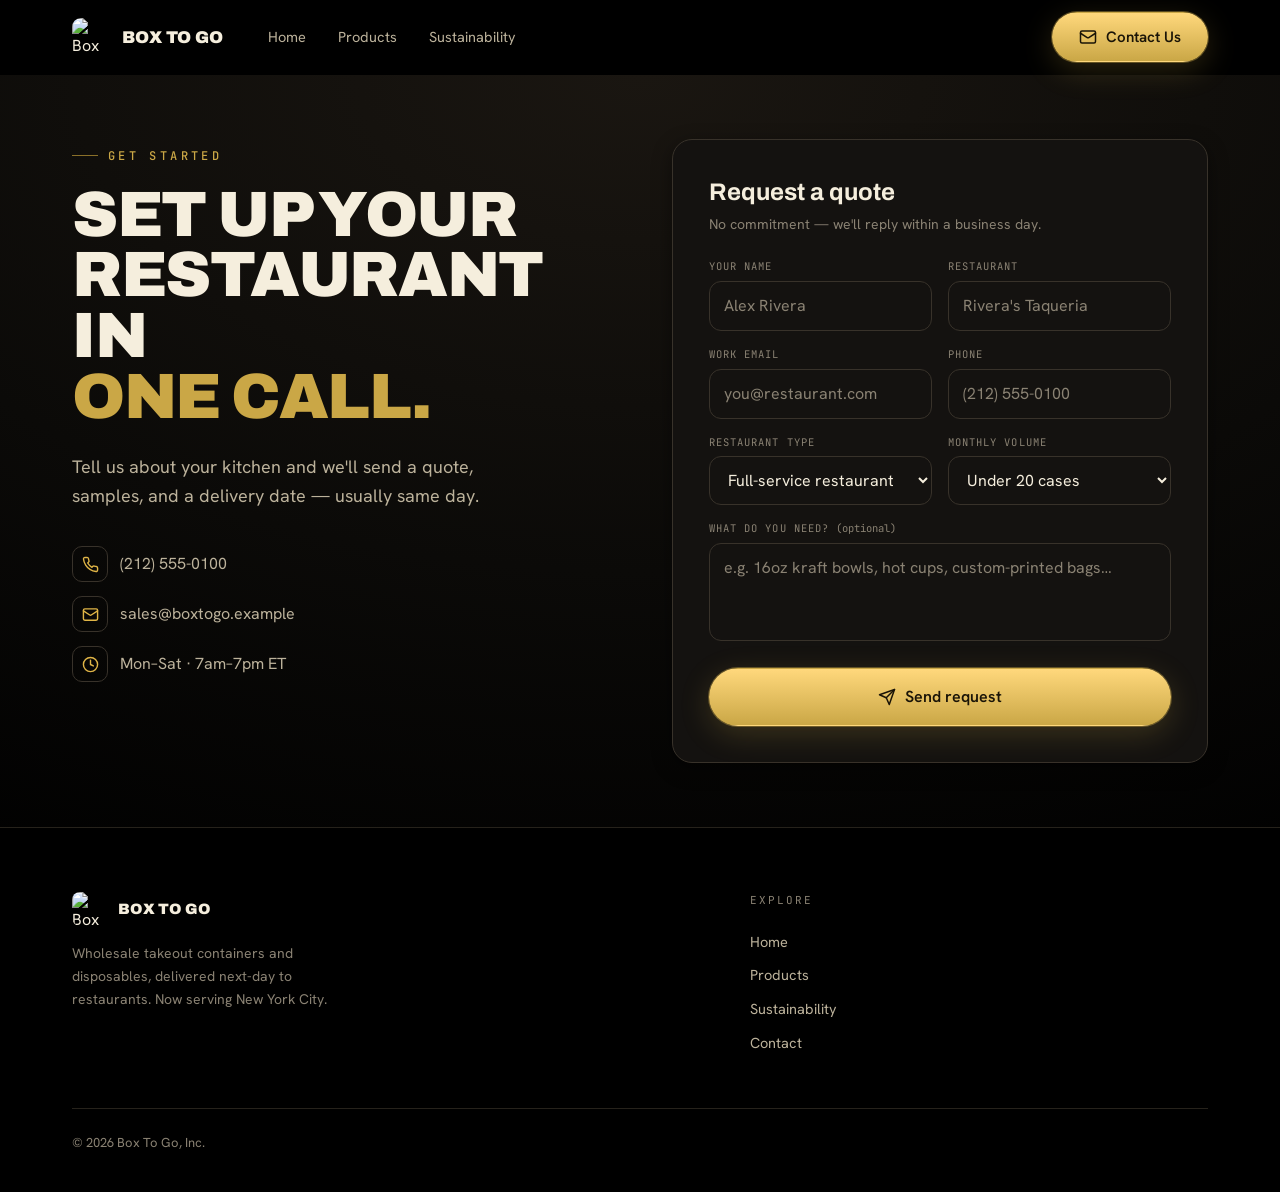
==== contact.html @ 18a7c16a "Add contact, products, sustainability pages and update index with new meta tags and structure" ====
<!DOCTYPE html>
<html lang="en">

<head>
  <meta charset="utf-8" />
  <meta name="viewport" content="width=device-width, initial-scale=1" />
  <title>Contact — Box To Go</title>
  <meta name="description"
    content="Get a wholesale quote for takeout packaging. Tell us about your kitchen — we'll send pricing, samples, and a delivery date, usually same day." />
  <!-- Open Graph -->
  <meta property="og:title" content="Contact — Box To Go" />
  <meta property="og:description"
    content="Request a wholesale quote for restaurant takeout packaging. Samples and delivery dates, usually same day." />
  <meta property="og:type" content="website" />
  <meta property="og:url" content="https://staging.kora-9db6041f-99d4-4cf8-a0c9-f2582c3dc13e.pages.dev/contact.html" />
  <meta property="og:image" content="https://quseprdus1.blob.core.windows.net/kora-business-images/user-media/9db6041f-99d4-4cf8-a0c9-f2582c3dc13e/de8c94d8-887e-4625-825f-ec262dbc28df/1780683809_dwxv3d.png" />
  <!-- Favicon -->
  <link rel="icon" type="image/png" sizes="32x32" href="https://quseprdus1.blob.core.windows.net/kora-business-images/user-media/9db6041f-99d4-4cf8-a0c9-f2582c3dc13e/de8c94d8-887e-4625-825f-ec262dbc28df/1780683944_cu82sr.png" />
  <link rel="shortcut icon" href="https://quseprdus1.blob.core.windows.net/kora-business-images/user-media/9db6041f-99d4-4cf8-a0c9-f2582c3dc13e/de8c94d8-887e-4625-825f-ec262dbc28df/1780683944_cu82sr.png" />
  <link rel="apple-touch-icon" href="https://quseprdus1.blob.core.windows.net/kora-business-images/user-media/9db6041f-99d4-4cf8-a0c9-f2582c3dc13e/de8c94d8-887e-4625-825f-ec262dbc28df/1780683944_cu82sr.png" />
  <!-- Canonical -->
  <link rel="canonical" href="https://staging.kora-9db6041f-99d4-4cf8-a0c9-f2582c3dc13e.pages.dev/contact.html" />
  <!-- JSON-LD Structured Data -->
  <script type="application/ld+json">
  {
    "@context": "https://schema.org",
    "@type": "ContactPage",
    "name": "Contact Box To Go",
    "url": "https://staging.kora-9db6041f-99d4-4cf8-a0c9-f2582c3dc13e.pages.dev/contact.html",
    "description": "Request a wholesale quote for restaurant takeout packaging.",
    "mainEntity": {
      "@type": "Organization",
      "name": "Box To Go",
      "telephone": "+1-212-555-0100",
      "email": "sales@kora.example"
    }
  }
  </script>
  <link href="assets/styles.css" rel="stylesheet" />
  <link href="style.css" rel="stylesheet" />
</head>

<body class="font-body bg-black text-cream antialiased">
  <div id="site-header"></div>
  <script src="js/components.js"></script>

  <main>

    <header class="ground pt-16 pb-16">
      <div class="mx-auto max-w-wrap px-6 sm:px-8">
        <div class="grid lg:grid-cols-2 gap-12 lg:gap-16 items-start">
          <!-- left: pitch + contact -->
          <div>
            <span class="eyebrow">Get started</span>
            <h1
              class="font-display font-black uppercase text-[clamp(2.6rem,5vw,4.2rem)] leading-[.95] tracking-[-.02em] mt-5">
              Set up your<br />restaurant in<br /><span class="text-gold-500">one call.</span></h1>
            <p class="text-fg2 text-[18px] leading-relaxed mt-6 max-w-[460px]">Tell us about your kitchen and we'll send
              a quote, samples, and a delivery date — usually same day.</p>

            <div class="flex flex-col gap-3.5 mt-9">
              <a href="tel:+12125550100"
                class="flex items-center gap-3 text-fg2 hover:text-gold-300 transition-colors"><span
                  class="w-9 h-9 rounded-[10px] border border-line flex items-center justify-center text-gold-400"><span data-icon="phone" data-size="17" aria-hidden="true"></span></span>(212) 555-0100</a>
              <a href="mailto:sales@kora.example"
                class="flex items-center gap-3 text-fg2 hover:text-gold-300 transition-colors"><span
                  class="w-9 h-9 rounded-[10px] border border-line flex items-center justify-center text-gold-400"><span data-icon="mail" data-size="17" aria-hidden="true"></span></span>sales@boxtogo.example</a>
              <div class="flex items-center gap-3 text-fg2"><span
                  class="w-9 h-9 rounded-[10px] border border-line flex items-center justify-center text-gold-400"><span data-icon="clock" data-size="17" aria-hidden="true"></span></span>Mon–Sat · 7am–7pm ET</div>
            </div>
          </div>

          <!-- right: quote form -->
          <div class="bg-ink-1 border border-line rounded-[20px] p-7 sm:p-9 shadow-soft">
            <h2 class="font-display font-bold text-2xl">Request a quote</h2>
            <p class="text-fg3 text-[14px] mt-1.5">No commitment — we'll reply within a business day.</p>
            <form id="quoteForm" class="mt-6 flex flex-col gap-4" novalidate>
              <div class="grid sm:grid-cols-2 gap-4">
                <div><label class="font-mono text-[10.5px] tracking-[.1em] uppercase text-fg3 block mb-1.5">Your
                    name</label><input required type="text" class="field" placeholder="Alex Rivera" /></div>
                <div><label
                    class="font-mono text-[10.5px] tracking-[.1em] uppercase text-fg3 block mb-1.5">Restaurant</label><input
                    required type="text" class="field" placeholder="Rivera's Taqueria" /></div>
              </div>
              <div class="grid sm:grid-cols-2 gap-4">
                <div><label class="font-mono text-[10.5px] tracking-[.1em] uppercase text-fg3 block mb-1.5">Work
                    email</label><input required type="email" class="field" placeholder="you@restaurant.com" /></div>
                <div><label
                    class="font-mono text-[10.5px] tracking-[.1em] uppercase text-fg3 block mb-1.5">Phone</label><input
                    type="tel" class="field" placeholder="(212) 555-0100" /></div>
              </div>
              <div class="grid sm:grid-cols-2 gap-4">
                <div><label class="font-mono text-[10.5px] tracking-[.1em] uppercase text-fg3 block mb-1.5">Restaurant
                    type</label>
                  <select class="field">
                    <option>Full-service restaurant</option>
                    <option>Café / coffee shop</option>
                    <option>Food truck / pop-up</option>
                    <option>Ghost / cloud kitchen</option>
                    <option>Multi-location group</option>
                  </select>
                </div>
                <div><label class="font-mono text-[10.5px] tracking-[.1em] uppercase text-fg3 block mb-1.5">Monthly
                    volume</label>
                  <select class="field">
                    <option>Under 20 cases</option>
                    <option>20–50 cases</option>
                    <option>50–150 cases</option>
                    <option>150+ cases</option>
                  </select>
                </div>
              </div>
              <div><label class="font-mono text-[10.5px] tracking-[.1em] uppercase text-fg3 block mb-1.5">What do you
                  need? <span class="text-fg3 normal-case tracking-normal">(optional)</span></label>
                <textarea rows="3" class="field resize-none"
                  placeholder="e.g. 16oz kraft bowls, hot cups, custom-printed bags…"></textarea>
              </div>
              <button type="submit" class="btn btn-primary btn-block btn-lg mt-1"><span data-icon="send" data-size="18" aria-hidden="true"></span>Send
                request</button>
              <p id="formMsg" class="hidden text-success text-sm items-center gap-2"></p>
            </form>
          </div>
        </div>
      </div>
    </header>

  </main>

  <div id="site-footer"></div>
  <script>window.BTG.bootPage();</script>
  <script>
    (function () {
      var form = document.getElementById('quoteForm');
      var msg = document.getElementById('formMsg');
      if (!form) return;
      form.addEventListener('submit', function (e) {
        e.preventDefault();
        if (!form.checkValidity()) { form.reportValidity(); return; }
        form.querySelectorAll('input, select, textarea, button').forEach(function (el) { el.setAttribute('disabled', ''); });
        msg.className = 'flex text-success text-sm items-center gap-2 mt-1';
        msg.innerHTML = (window.BTG ? window.BTG.icon('check-circle-2', 17) : '') + 'Thanks — your rep will be in touch within a business day.';
      });
    })();
  </script>
</body>

</html>
---- assets/styles.css ----
/*! tailwindcss v4.3.0 | MIT License | https://tailwindcss.com */
@layer properties {
    @supports (((-webkit-hyphens:none)) and (not (margin-trim:inline))) or ((-moz-orient:inline) and (not (color:rgb(from red r g b)))) {

        *,
        :before,
        :after,
        ::backdrop {
            --tw-border-style: solid;
            --tw-leading: initial;
            --tw-font-weight: initial;
            --tw-tracking: initial;
            --tw-shadow: 0 0 #0000;
            --tw-shadow-color: initial;
            --tw-shadow-alpha: 100%;
            --tw-inset-shadow: 0 0 #0000;
            --tw-inset-shadow-color: initial;
            --tw-inset-shadow-alpha: 100%;
            --tw-ring-color: initial;
            --tw-ring-shadow: 0 0 #0000;
            --tw-inset-ring-color: initial;
            --tw-inset-ring-shadow: 0 0 #0000;
            --tw-ring-inset: initial;
            --tw-ring-offset-width: 0px;
            --tw-ring-offset-color: #fff;
            --tw-ring-offset-shadow: 0 0 #0000;
            --tw-backdrop-blur: initial;
            --tw-backdrop-brightness: initial;
            --tw-backdrop-contrast: initial;
            --tw-backdrop-grayscale: initial;
            --tw-backdrop-hue-rotate: initial;
            --tw-backdrop-invert: initial;
            --tw-backdrop-opacity: initial;
            --tw-backdrop-saturate: initial;
            --tw-backdrop-sepia: initial
        }
    }
}

@layer theme {

    :root,
    :host {
        --font-sans: ui-sans-serif, system-ui, sans-serif, "Apple Color Emoji", "Segoe UI Emoji", "Segoe UI Symbol", "Noto Color Emoji";
        --font-mono: "JetBrains Mono", ui-monospace, Menlo, monospace;
        --color-black: #000;
        --spacing: .25rem;
        --text-sm: .875rem;
        --text-sm--line-height: calc(1.25 / .875);
        --text-lg: 1.125rem;
        --text-lg--line-height: calc(1.75 / 1.125);
        --text-xl: 1.25rem;
        --text-xl--line-height: calc(1.75 / 1.25);
        --text-2xl: 1.5rem;
        --text-2xl--line-height: calc(2 / 1.5);
        --font-weight-semibold: 600;
        --font-weight-bold: 700;
        --font-weight-extrabold: 800;
        --font-weight-black: 900;
        --tracking-normal: 0em;
        --tracking-wide: .025em;
        --tracking-wider: .05em;
        --leading-tight: 1.25;
        --leading-relaxed: 1.625;
        --radius-lg: .5rem;
        --radius-xl: .75rem;
        --radius-2xl: 1rem;
        --default-transition-duration: .15s;
        --default-transition-timing-function: cubic-bezier(.4, 0, .2, 1);
        --default-font-family: var(--font-sans);
        --default-mono-font-family: var(--font-mono);
        --color-gold-300: #ffd87c;
        --color-gold-400: #e0b547;
        --color-gold-500: #caa746;
        --color-gold-600: #ae8e37;
        --color-gold-700: #8a7029;
        --color-ink-1: #141210;
        --color-line: #38322a;
        --color-line-soft: #26221b;
        --color-cream: #f5eedd;
        --color-fg2: #bcb29b;
        --color-fg3: #8a8273;
        --color-success: #6bae6e;
        --font-display: Archivo, "Helvetica Neue", Arial, sans-serif;
        --font-body: "Hanken Grotesk", "Helvetica Neue", Arial, sans-serif;
        --max-width-wrap: 1200px;
        --radius-xl2: 28px
    }
}

@layer base {

    *,
    :after,
    :before,
    ::backdrop {
        box-sizing: border-box;
        border: 0 solid;
        margin: 0;
        padding: 0
    }

    ::file-selector-button {
        box-sizing: border-box;
        border: 0 solid;
        margin: 0;
        padding: 0
    }

    html,
    :host {
        -webkit-text-size-adjust: 100%;
        tab-size: 4;
        line-height: 1.5;
        font-family: var(--default-font-family, ui-sans-serif, system-ui, sans-serif, "Apple Color Emoji", "Segoe UI Emoji", "Segoe UI Symbol", "Noto Color Emoji");
        font-feature-settings: var(--default-font-feature-settings, normal);
        font-variation-settings: var(--default-font-variation-settings, normal);
        -webkit-tap-highlight-color: transparent
    }

    hr {
        height: 0;
        color: inherit;
        border-top-width: 1px
    }

    abbr:where([title]) {
        -webkit-text-decoration: underline dotted;
        text-decoration: underline dotted
    }

    h1,
    h2,
    h3,
    h4,
    h5,
    h6 {
        font-size: inherit;
        font-weight: inherit
    }

    a {
        color: inherit;
        -webkit-text-decoration: inherit;
        -webkit-text-decoration: inherit;
        -webkit-text-decoration: inherit;
        text-decoration: inherit
    }

    b,
    strong {
        font-weight: bolder
    }

    code,
    kbd,
    samp,
    pre {
        font-family: var(--default-mono-font-family, ui-monospace, SFMono-Regular, Menlo, Monaco, Consolas, "Liberation Mono", "Courier New", monospace);
        font-feature-settings: var(--default-mono-font-feature-settings, normal);
        font-variation-settings: var(--default-mono-font-variation-settings, normal);
        font-size: 1em
    }

    small {
        font-size: 80%
    }

    sub,
    sup {
        vertical-align: baseline;
        font-size: 75%;
        line-height: 0;
        position: relative
    }

    sub {
        bottom: -.25em
    }

    sup {
        top: -.5em
    }

    table {
        text-indent: 0;
        border-color: inherit;
        border-collapse: collapse
    }

    :-moz-focusring {
        outline: auto
    }

    progress {
        vertical-align: baseline
    }

    summary {
        display: list-item
    }

    ol,
    ul,
    menu {
        list-style: none
    }

    img,
    svg,
    video,
    canvas,
    audio,
    iframe,
    embed,
    object {
        vertical-align: middle;
        display: block
    }

    img,
    video {
        max-width: 100%;
        height: auto
    }

    button,
    input,
    select,
    optgroup,
    textarea {
        font: inherit;
        font-feature-settings: inherit;
        font-variation-settings: inherit;
        letter-spacing: inherit;
        color: inherit;
        opacity: 1;
        background-color: #0000;
        border-radius: 0
    }

    ::file-selector-button {
        font: inherit;
        font-feature-settings: inherit;
        font-variation-settings: inherit;
        letter-spacing: inherit;
        color: inherit;
        opacity: 1;
        background-color: #0000;
        border-radius: 0
    }

    :where(select:is([multiple], [size])) optgroup {
        font-weight: bolder
    }

    :where(select:is([multiple], [size])) optgroup option {
        padding-inline-start: 20px
    }

    ::file-selector-button {
        margin-inline-end: 4px
    }

    ::placeholder {
        opacity: 1
    }

    @supports (not ((-webkit-appearance:-apple-pay-button))) or (contain-intrinsic-size:1px) {
        ::placeholder {
            color: currentColor
        }

        @supports (color:color-mix(in lab, red, red)) {
            ::placeholder {
                color: color-mix(in oklab, currentcolor 50%, transparent)
            }
        }
    }

    textarea {
        resize: vertical
    }

    ::-webkit-search-decoration {
        -webkit-appearance: none
    }

    ::-webkit-date-and-time-value {
        min-height: 1lh;
        text-align: inherit
    }

    ::-webkit-datetime-edit {
        display: inline-flex
    }

    ::-webkit-datetime-edit-fields-wrapper {
        padding: 0
    }

    ::-webkit-datetime-edit {
        padding-block: 0
    }

    ::-webkit-datetime-edit-year-field {
        padding-block: 0
    }

    ::-webkit-datetime-edit-month-field {
        padding-block: 0
    }

    ::-webkit-datetime-edit-day-field {
        padding-block: 0
    }

    ::-webkit-datetime-edit-hour-field {
        padding-block: 0
    }

    ::-webkit-datetime-edit-minute-field {
        padding-block: 0
    }

    ::-webkit-datetime-edit-second-field {
        padding-block: 0
    }

    ::-webkit-datetime-edit-millisecond-field {
        padding-block: 0
    }

    ::-webkit-datetime-edit-meridiem-field {
        padding-block: 0
    }

    ::-webkit-calendar-picker-indicator {
        line-height: 1
    }

    :-moz-ui-invalid {
        box-shadow: none
    }

    button,
    input:where([type=button], [type=reset], [type=submit]) {
        appearance: button
    }

    ::file-selector-button {
        appearance: button
    }

    ::-webkit-inner-spin-button {
        height: auto
    }

    ::-webkit-outer-spin-button {
        height: auto
    }

    [hidden]:where(:not([hidden=until-found])) {
        display: none !important
    }
}

@layer components;

@layer utilities {
    .relative {
        position: relative
    }

    .col-span-2 {
        grid-column: span 2/span 2
    }

    .container {
        width: 100%
    }

    @media (min-width:40rem) {
        .container {
            max-width: 40rem
        }
    }

    @media (min-width:48rem) {
        .container {
            max-width: 48rem
        }
    }

    @media (min-width:64rem) {
        .container {
            max-width: 64rem
        }
    }

    @media (min-width:80rem) {
        .container {
            max-width: 80rem
        }
    }

    @media (min-width:96rem) {
        .container {
            max-width: 96rem
        }
    }

    .mx-auto {
        margin-inline: auto
    }

    .my-\[18px\] {
        margin-block: 18px
    }

    .mt-0\.5 {
        margin-top: calc(var(--spacing) * .5)
    }

    .mt-1 {
        margin-top: calc(var(--spacing) * 1)
    }

    .mt-1\.5 {
        margin-top: calc(var(--spacing) * 1.5)
    }

    .mt-2 {
        margin-top: calc(var(--spacing) * 2)
    }

    .mt-3 {
        margin-top: calc(var(--spacing) * 3)
    }

    .mt-4 {
        margin-top: calc(var(--spacing) * 4)
    }

    .mt-5 {
        margin-top: calc(var(--spacing) * 5)
    }

    .mt-6 {
        margin-top: calc(var(--spacing) * 6)
    }

    .mt-8 {
        margin-top: calc(var(--spacing) * 8)
    }

    .mt-9 {
        margin-top: calc(var(--spacing) * 9)
    }

    .mt-12 {
        margin-top: calc(var(--spacing) * 12)
    }

    .mt-14 {
        margin-top: calc(var(--spacing) * 14)
    }

    .-mr-2 {
        margin-right: calc(var(--spacing) * -2)
    }

    .mb-1\.5 {
        margin-bottom: calc(var(--spacing) * 1.5)
    }

    .mb-4 {
        margin-bottom: calc(var(--spacing) * 4)
    }

    .mb-7 {
        margin-bottom: calc(var(--spacing) * 7)
    }

    .ml-2 {
        margin-left: calc(var(--spacing) * 2)
    }

    .ml-auto {
        margin-left: auto
    }

    .block {
        display: block
    }

    .flex {
        display: flex
    }

    .grid {
        display: grid
    }

    .hidden {
        display: none
    }

    .h-9 {
        height: calc(var(--spacing) * 9)
    }

    .h-10 {
        height: calc(var(--spacing) * 10)
    }

    .h-\[34px\] {
        height: 34px
    }

    .h-\[38px\] {
        height: 38px
    }

    .h-\[46px\] {
        height: 46px
    }

    .h-\[52px\] {
        height: 52px
    }

    .h-\[74px\] {
        height: 74px
    }

    .w-9 {
        width: calc(var(--spacing) * 9)
    }

    .w-10 {
        width: calc(var(--spacing) * 10)
    }

    .w-\[34px\] {
        width: 34px
    }

    .w-\[38px\] {
        width: 38px
    }

    .w-\[46px\] {
        width: 46px
    }

    .w-\[52px\] {
        width: 52px
    }

    .w-full {
        width: 100%
    }

    .max-w-\[260px\] {
        max-width: 260px
    }

    .max-w-\[300px\] {
        max-width: 300px
    }

    .max-w-\[380px\] {
        max-width: 380px
    }

    .max-w-\[460px\] {
        max-width: 460px
    }

    .max-w-\[480px\] {
        max-width: 480px
    }

    .max-w-\[560px\] {
        max-width: 560px
    }

    .max-w-\[640px\] {
        max-width: 640px
    }

    .max-w-\[660px\] {
        max-width: 660px
    }

    .max-w-\[680px\] {
        max-width: 680px
    }

    .max-w-\[820px\] {
        max-width: 820px
    }

    .max-w-wrap {
        max-width: var(--max-width-wrap)
    }

    .flex-1 {
        flex: 1
    }

    .shrink-0 {
        flex-shrink: 0
    }

    .resize-none {
        resize: none
    }

    .grid-cols-2 {
        grid-template-columns: repeat(2, minmax(0, 1fr))
    }

    .flex-col {
        flex-direction: column
    }

    .flex-wrap {
        flex-wrap: wrap
    }

    .items-center {
        align-items: center
    }

    .items-end {
        align-items: flex-end
    }

    .items-start {
        align-items: flex-start
    }

    .justify-between {
        justify-content: space-between
    }

    .justify-center {
        justify-content: center
    }

    .gap-2 {
        gap: calc(var(--spacing) * 2)
    }

    .gap-3 {
        gap: calc(var(--spacing) * 3)
    }

    .gap-3\.5 {
        gap: calc(var(--spacing) * 3.5)
    }

    .gap-4 {
        gap: calc(var(--spacing) * 4)
    }

    .gap-5 {
        gap: calc(var(--spacing) * 5)
    }

    .gap-6 {
        gap: calc(var(--spacing) * 6)
    }

    .gap-8 {
        gap: calc(var(--spacing) * 8)
    }

    .gap-9 {
        gap: calc(var(--spacing) * 9)
    }

    .gap-12 {
        gap: calc(var(--spacing) * 12)
    }

    .gap-14 {
        gap: calc(var(--spacing) * 14)
    }

    .gap-\[3px\] {
        gap: 3px
    }

    .gap-\[18px\] {
        gap: 18px
    }

    .gap-\[22px\] {
        gap: 22px
    }

    .overflow-hidden {
        overflow: hidden
    }

    .rounded-2xl {
        border-radius: var(--radius-2xl)
    }

    .rounded-\[9px\] {
        border-radius: 9px
    }

    .rounded-\[10px\] {
        border-radius: 10px
    }

    .rounded-\[13px\] {
        border-radius: 13px
    }

    .rounded-\[18px\] {
        border-radius: 18px
    }

    .rounded-\[20px\] {
        border-radius: 20px
    }

    .rounded-full {
        border-radius: 3.40282e38px
    }

    .rounded-lg {
        border-radius: var(--radius-lg)
    }

    .rounded-xl {
        border-radius: var(--radius-xl)
    }

    .rounded-xl2 {
        border-radius: var(--radius-xl2)
    }

    .border {
        border-style: var(--tw-border-style);
        border-width: 1px
    }

    .border-\[1\.5px\] {
        border-style: var(--tw-border-style);
        border-width: 1.5px
    }

    .border-t {
        border-top-style: var(--tw-border-style);
        border-top-width: 1px
    }

    .border-b {
        border-bottom-style: var(--tw-border-style);
        border-bottom-width: 1px
    }

    .border-gold-600 {
        border-color: var(--color-gold-600)
    }

    .border-gold-700 {
        border-color: var(--color-gold-700)
    }

    .border-line {
        border-color: var(--color-line)
    }

    .border-line-soft {
        border-color: var(--color-line-soft)
    }

    .bg-\[rgba\(6\,5\,4\,\.96\)\] {
        background-color: #060504f5
    }

    .bg-black {
        background-color: var(--color-black)
    }

    .bg-ink-1 {
        background-color: var(--color-ink-1)
    }

    .p-2 {
        padding: calc(var(--spacing) * 2)
    }

    .p-7 {
        padding: calc(var(--spacing) * 7)
    }

    .p-10 {
        padding: calc(var(--spacing) * 10)
    }

    .px-6 {
        padding-inline: calc(var(--spacing) * 6)
    }

    .py-1\.5 {
        padding-block: calc(var(--spacing) * 1.5)
    }

    .py-2 {
        padding-block: calc(var(--spacing) * 2)
    }

    .py-4 {
        padding-block: calc(var(--spacing) * 4)
    }

    .py-6 {
        padding-block: calc(var(--spacing) * 6)
    }

    .py-20 {
        padding-block: calc(var(--spacing) * 20)
    }

    .py-24 {
        padding-block: calc(var(--spacing) * 24)
    }

    .pt-6 {
        padding-top: calc(var(--spacing) * 6)
    }

    .pt-16 {
        padding-top: calc(var(--spacing) * 16)
    }

    .pb-6 {
        padding-bottom: calc(var(--spacing) * 6)
    }

    .pb-10 {
        padding-bottom: calc(var(--spacing) * 10)
    }

    .pb-14 {
        padding-bottom: calc(var(--spacing) * 14)
    }

    .pb-16 {
        padding-bottom: calc(var(--spacing) * 16)
    }

    .pb-20 {
        padding-bottom: calc(var(--spacing) * 20)
    }

    .pb-24 {
        padding-bottom: calc(var(--spacing) * 24)
    }

    .text-center {
        text-align: center
    }

    .text-left {
        text-align: left
    }

    .font-body {
        font-family: var(--font-body)
    }

    .font-display {
        font-family: var(--font-display)
    }

    .font-mono {
        font-family: var(--font-mono)
    }

    .text-2xl {
        font-size: var(--text-2xl);
        line-height: var(--tw-leading, var(--text-2xl--line-height))
    }

    .text-lg {
        font-size: var(--text-lg);
        line-height: var(--tw-leading, var(--text-lg--line-height))
    }

    .text-sm {
        font-size: var(--text-sm);
        line-height: var(--tw-leading, var(--text-sm--line-height))
    }

    .text-xl {
        font-size: var(--text-xl);
        line-height: var(--tw-leading, var(--text-xl--line-height))
    }

    .text-\[10\.5px\] {
        font-size: 10.5px
    }

    .text-\[11px\] {
        font-size: 11px
    }

    .text-\[12\.5px\] {
        font-size: 12.5px
    }

    .text-\[12px\] {
        font-size: 12px
    }

    .text-\[13px\] {
        font-size: 13px
    }

    .text-\[14\.5px\] {
        font-size: 14.5px
    }

    .text-\[14px\] {
        font-size: 14px
    }

    .text-\[15px\] {
        font-size: 15px
    }

    .text-\[16px\] {
        font-size: 16px
    }

    .text-\[17px\] {
        font-size: 17px
    }

    .text-\[18px\] {
        font-size: 18px
    }

    .text-\[19px\] {
        font-size: 19px
    }

    .text-\[28px\] {
        font-size: 28px
    }

    .text-\[44px\] {
        font-size: 44px
    }

    .text-\[clamp\(2\.2rem\,4vw\,3\.6rem\)\] {
        font-size: clamp(2.2rem, 4vw, 3.6rem)
    }

    .text-\[clamp\(2\.6rem\,5vw\,4\.2rem\)\] {
        font-size: clamp(2.6rem, 5vw, 4.2rem)
    }

    .text-\[clamp\(2\.6rem\,5vw\,4\.5rem\)\] {
        font-size: clamp(2.6rem, 5vw, 4.5rem)
    }

    .text-\[clamp\(2rem\,3\.4vw\,3rem\)\] {
        font-size: clamp(2rem, 3.4vw, 3rem)
    }

    .text-\[clamp\(3rem\,5\.4vw\,5rem\)\] {
        font-size: clamp(3rem, 5.4vw, 5rem)
    }

    .text-\[clamp\(4rem\,8vw\,7rem\)\] {
        font-size: clamp(4rem, 8vw, 7rem)
    }

    .leading-\[\.9\] {
        --tw-leading: .9;
        line-height: .9
    }

    .leading-\[\.92\] {
        --tw-leading: .92;
        line-height: .92
    }

    .leading-\[\.95\] {
        --tw-leading: .95;
        line-height: .95
    }

    .leading-\[\.96\] {
        --tw-leading: .96;
        line-height: .96
    }

    .leading-\[1\.04\] {
        --tw-leading: 1.04;
        line-height: 1.04
    }

    .leading-none {
        --tw-leading: 1;
        line-height: 1
    }

    .leading-relaxed {
        --tw-leading: var(--leading-relaxed);
        line-height: var(--leading-relaxed)
    }

    .leading-tight {
        --tw-leading: var(--leading-tight);
        line-height: var(--leading-tight)
    }

    .font-black {
        --tw-font-weight: var(--font-weight-black);
        font-weight: var(--font-weight-black)
    }

    .font-bold {
        --tw-font-weight: var(--font-weight-bold);
        font-weight: var(--font-weight-bold)
    }

    .font-extrabold {
        --tw-font-weight: var(--font-weight-extrabold);
        font-weight: var(--font-weight-extrabold)
    }

    .font-semibold {
        --tw-font-weight: var(--font-weight-semibold);
        font-weight: var(--font-weight-semibold)
    }

    .tracking-\[-\.02em\] {
        --tw-tracking: -.02em;
        letter-spacing: -.02em
    }

    .tracking-\[-\.03em\] {
        --tw-tracking: -.03em;
        letter-spacing: -.03em
    }

    .tracking-\[-\.025em\] {
        --tw-tracking: -.025em;
        letter-spacing: -.025em
    }

    .tracking-\[\.1em\] {
        --tw-tracking: .1em;
        letter-spacing: .1em
    }

    .tracking-\[\.18em\] {
        --tw-tracking: .18em;
        letter-spacing: .18em
    }

    .tracking-normal {
        --tw-tracking: var(--tracking-normal);
        letter-spacing: var(--tracking-normal)
    }

    .tracking-wide {
        --tw-tracking: var(--tracking-wide);
        letter-spacing: var(--tracking-wide)
    }

    .tracking-wider {
        --tw-tracking: var(--tracking-wider);
        letter-spacing: var(--tracking-wider)
    }

    .text-\[\#1A1407\] {
        color: #1a1407
    }

    .text-cream {
        color: var(--color-cream)
    }

    .text-fg2 {
        color: var(--color-fg2)
    }

    .text-fg3 {
        color: var(--color-fg3)
    }

    .text-gold-300 {
        color: var(--color-gold-300)
    }

    .text-gold-400 {
        color: var(--color-gold-400)
    }

    .text-gold-500 {
        color: var(--color-gold-500)
    }

    .text-gold-600 {
        color: var(--color-gold-600)
    }

    .text-gold-700 {
        color: var(--color-gold-700)
    }

    .text-success {
        color: var(--color-success)
    }

    .normal-case {
        text-transform: none
    }

    .uppercase {
        text-transform: uppercase
    }

    .antialiased {
        -webkit-font-smoothing: antialiased;
        -moz-osx-font-smoothing: grayscale
    }

    .shadow-soft {
        --tw-shadow: 0 6px 20px var(--tw-shadow-color, #00000073);
        box-shadow: var(--tw-inset-shadow), var(--tw-inset-ring-shadow), var(--tw-ring-offset-shadow), var(--tw-ring-shadow), var(--tw-shadow)
    }

    .backdrop-blur {
        --tw-backdrop-blur: blur(8px);
        -webkit-backdrop-filter: var(--tw-backdrop-blur, ) var(--tw-backdrop-brightness, ) var(--tw-backdrop-contrast, ) var(--tw-backdrop-grayscale, ) var(--tw-backdrop-hue-rotate, ) var(--tw-backdrop-invert, ) var(--tw-backdrop-opacity, ) var(--tw-backdrop-saturate, ) var(--tw-backdrop-sepia, );
        backdrop-filter: var(--tw-backdrop-blur, ) var(--tw-backdrop-brightness, ) var(--tw-backdrop-contrast, ) var(--tw-backdrop-grayscale, ) var(--tw-backdrop-hue-rotate, ) var(--tw-backdrop-invert, ) var(--tw-backdrop-opacity, ) var(--tw-backdrop-saturate, ) var(--tw-backdrop-sepia, )
    }

    .transition-colors {
        transition-property: color, background-color, border-color, outline-color, text-decoration-color, fill, stroke, --tw-gradient-from, --tw-gradient-via, --tw-gradient-to;
        transition-timing-function: var(--tw-ease, var(--default-transition-timing-function));
        transition-duration: var(--tw-duration, var(--default-transition-duration))
    }

    @media (hover:hover) {
        .hover\:text-gold-300:hover {
            color: var(--color-gold-300)
        }
    }

    @media (min-width:40rem) {
        .sm\:grid-cols-2 {
            grid-template-columns: repeat(2, minmax(0, 1fr))
        }

        .sm\:grid-cols-3 {
            grid-template-columns: repeat(3, minmax(0, 1fr))
        }

        .sm\:p-9 {
            padding: calc(var(--spacing) * 9)
        }

        .sm\:p-16 {
            padding: calc(var(--spacing) * 16)
        }

        .sm\:px-8 {
            padding-inline: calc(var(--spacing) * 8)
        }

        .sm\:pt-20 {
            padding-top: calc(var(--spacing) * 20)
        }

        .sm\:pb-24 {
            padding-bottom: calc(var(--spacing) * 24)
        }
    }

    @media (min-width:48rem) {
        .md\:col-span-1 {
            grid-column: span 1/span 1
        }

        .md\:block {
            display: block
        }

        .md\:grid-cols-2 {
            grid-template-columns: repeat(2, minmax(0, 1fr))
        }

        .md\:grid-cols-3 {
            grid-template-columns: repeat(3, minmax(0, 1fr))
        }

        .md\:grid-cols-\[1\.4fr_1fr\] {
            grid-template-columns: 1.4fr 1fr
        }
    }

    @media (min-width:64rem) {
        .lg\:flex {
            display: flex
        }

        .lg\:hidden {
            display: none
        }

        .lg\:inline-flex {
            display: inline-flex
        }

        .lg\:grid-cols-2 {
            grid-template-columns: repeat(2, minmax(0, 1fr))
        }

        .lg\:grid-cols-3 {
            grid-template-columns: repeat(3, minmax(0, 1fr))
        }

        .lg\:grid-cols-\[1\.06fr_\.94fr\] {
            grid-template-columns: 1.06fr .94fr
        }

        .lg\:gap-14 {
            gap: calc(var(--spacing) * 14)
        }

        .lg\:gap-16 {
            gap: calc(var(--spacing) * 16)
        }
    }

    @media (min-width:80rem) {
        .xl\:grid-cols-4 {
            grid-template-columns: repeat(4, minmax(0, 1fr))
        }
    }
}

@property --tw-border-style {
    syntax: "*";
    inherits: false;
    initial-value: solid
}

@property --tw-leading {
    syntax: "*";
    inherits: false
}

@property --tw-font-weight {
    syntax: "*";
    inherits: false
}

@property --tw-tracking {
    syntax: "*";
    inherits: false
}

@property --tw-shadow {
    syntax: "*";
    inherits: false;
    initial-value: 0 0 #0000
}

@property --tw-shadow-color {
    syntax: "*";
    inherits: false
}

@property --tw-shadow-alpha {
    syntax: "<percentage>";
    inherits: false;
    initial-value: 100%
}

@property --tw-inset-shadow {
    syntax: "*";
    inherits: false;
    initial-value: 0 0 #0000
}

@property --tw-inset-shadow-color {
    syntax: "*";
    inherits: false
}

@property --tw-inset-shadow-alpha {
    syntax: "<percentage>";
    inherits: false;
    initial-value: 100%
}

@property --tw-ring-color {
    syntax: "*";
    inherits: false
}

@property --tw-ring-shadow {
    syntax: "*";
    inherits: false;
    initial-value: 0 0 #0000
}

@property --tw-inset-ring-color {
    syntax: "*";
    inherits: false
}

@property --tw-inset-ring-shadow {
    syntax: "*";
    inherits: false;
    initial-value: 0 0 #0000
}

@property --tw-ring-inset {
    syntax: "*";
    inherits: false
}

@property --tw-ring-offset-width {
    syntax: "<length>";
    inherits: false;
    initial-value: 0
}

@property --tw-ring-offset-color {
    syntax: "*";
    inherits: false;
    initial-value: #fff
}

@property --tw-ring-offset-shadow {
    syntax: "*";
    inherits: false;
    initial-value: 0 0 #0000
}

@property --tw-backdrop-blur {
    syntax: "*";
    inherits: false
}

@property --tw-backdrop-brightness {
    syntax: "*";
    inherits: false
}

@property --tw-backdrop-contrast {
    syntax: "*";
    inherits: false
}

@property --tw-backdrop-grayscale {
    syntax: "*";
    inherits: false
}

@property --tw-backdrop-hue-rotate {
    syntax: "*";
    inherits: false
}

@property --tw-backdrop-invert {
    syntax: "*";
    inherits: false
}

@property --tw-backdrop-opacity {
    syntax: "*";
    inherits: false
}

@property --tw-backdrop-saturate {
    syntax: "*";
    inherits: false
}

@property --tw-backdrop-sepia {
    syntax: "*";
    inherits: false
}
---- style.css ----
/* Box To Go — extras on top of precompiled Tailwind (assets/styles.css) */
@import url('https://fonts.googleapis.com/css2?family=Archivo:wght@500;600;700;800;900&family=Hanken+Grotesk:wght@400;500;600;700&family=JetBrains+Mono:wght@400;500;700&display=swap');

:root {
  --gold-300: #FFD87C;
  --gold-400: #E0B547;
  --gold-500: #CAA746;
  --gold-600: #AE8E37;
  --gold-700: #8A7029;
  --gold-800: #63501D;
  --ink-1: #141210;
  --ink-2: #1E1B16;
  --ink-3: #2A251D;
  --line: #38322A;
  --line-soft: #26221B;
  --fg-1: #F5EEDD;
  --fg-2: #BCB29B;
  --fg-3: #8A8273;
  --fg-on-gold: #1A1407;
  --grad-gold-soft: linear-gradient(180deg, #FFD87C 0%, #CAA746 100%);
  --grad-gold: linear-gradient(135deg, #FFE9A8 0%, #E6BC55 38%, #CAA746 64%, #9C7C2E 100%);
  --grad-ground: radial-gradient(120% 120% at 50% 0%, #1A1611 0%, #0B0A08 55%, #000 100%);
  --ease-out: cubic-bezier(.16, 1, .3, 1);
  --font-display: 'Archivo', 'Helvetica Neue', Arial, sans-serif;
  --font-body: 'Hanken Grotesk', 'Helvetica Neue', Arial, sans-serif;
  --font-mono: 'JetBrains Mono', ui-monospace, Menlo, monospace;
}

html {
  scroll-behavior: smooth;
}

body {
  background: #000;
  color: var(--fg-1);
  -webkit-font-smoothing: antialiased;
}

::selection {
  background: var(--gold-500);
  color: var(--fg-on-gold);
}

:focus-visible {
  outline: 2px solid var(--gold-500);
  outline-offset: 3px;
  border-radius: 4px;
}

.ground {
  background: var(--grad-ground);
}

/* shared chrome — reserve header slot, then pass layout through once injected */
#site-header {
  display: block;
  min-height: 74px;
}

#site-header.is-ready,
#site-footer {
  display: contents;
}

/* sticky site header (matches Gus's Deli pattern) */
.site-header {
  position: sticky;
  top: 0;
  z-index: 50;
  transition: background .24s, backdrop-filter .24s, border-color .24s;
  border-bottom: 1px solid transparent;
}

.site-header.scrolled {
  background: rgba(6, 5, 4, .72);
  backdrop-filter: blur(14px) saturate(1.4);
  border-bottom-color: var(--line-soft);
}

body.menu-open {
  overflow: hidden;
}

/* eyebrow */
.eyebrow {
  font-family: var(--font-mono);
  font-weight: 500;
  font-size: 12px;
  letter-spacing: .28em;
  text-transform: uppercase;
  color: var(--gold-500);
  display: inline-flex;
  align-items: center;
  gap: 10px;
}

.eyebrow::before {
  content: "";
  width: 26px;
  height: 1px;
  background: var(--gold-700);
}

.eyebrow.center {
  justify-content: center;
}

/* buttons */
.btn {
  font-weight: 600;
  font-size: 15px;
  border-radius: 999px;
  padding: 13px 26px;
  border: 1px solid transparent;
  display: inline-flex;
  align-items: center;
  gap: 9px;
  white-space: nowrap;
  cursor: pointer;
  transition: transform .14s, filter .24s, box-shadow .24s, background .24s, border-color .24s;
}

.btn svg {
  width: 18px;
  height: 18px;
}

.btn-primary {
  background: var(--grad-gold-soft);
  color: var(--fg-on-gold);
  box-shadow: 0 0 0 1px rgba(202, 167, 70, .4), 0 8px 30px rgba(202, 167, 70, .22);
}

.btn-primary:hover {
  filter: brightness(1.07);
  box-shadow: 0 0 0 1px var(--gold-300), 0 12px 36px rgba(202, 167, 70, .4);
}

.btn-primary:active {
  transform: scale(.975);
  filter: brightness(.95);
}

.btn-secondary {
  background: transparent;
  color: var(--gold-300);
  border-color: var(--gold-700);
}

.btn-secondary:hover {
  border-color: var(--gold-400);
  color: var(--gold-200);
  background: rgba(202, 167, 70, .06);
}

.btn-ghost {
  background: var(--ink-2);
  color: var(--fg-1);
  border-color: var(--line);
}

.btn-ghost:hover {
  background: var(--ink-3);
  border-color: var(--ink-4);
}

.btn-lg {
  padding: 16px 32px;
  font-size: 16px;
}

.btn-block {
  width: 100%;
  justify-content: center;
}

/* nav links */
.nav-link {
  color: var(--fg-2);
  transition: color .14s;
}

.nav-link:hover {
  color: var(--gold-300);
}

.nav-link.active {
  color: var(--gold-300);
}

/* hero container-stack visual (brand motif) */
.crates {
  position: relative;
  width: 100%;
  min-height: 500px;
  aspect-ratio: 1/1;
}

.crate {
  position: absolute;
  border: 2.5px solid var(--gold-600);
  border-radius: 16px;
  background: linear-gradient(160deg, rgba(202, 167, 70, .10), rgba(202, 167, 70, .02));
  box-shadow: 0 18px 50px rgba(0, 0, 0, .55), inset 0 1px 0 rgba(255, 216, 124, .18);
}

.crate .lid {
  position: absolute;
  left: 0;
  right: 0;
  top: 18%;
  border-top: 2px solid var(--gold-700);
  box-shadow: 0 7px 0 -5px rgba(202, 167, 70, .30);
}

.crate .mk {
  font-family: 'Archivo', sans-serif;
  font-weight: 900;
  text-transform: uppercase;
  color: var(--gold-500);
  line-height: .9;
  padding: 14px;
  opacity: .9;
  display: block;
}

.crate.c1 {
  width: 60%;
  height: 60%;
  left: 4%;
  top: 8%;
  z-index: 3;
}

.crate.c2 {
  width: 50%;
  height: 50%;
  right: 3%;
  top: 2%;
  z-index: 2;
  opacity: .92;
}

.crate.c3 {
  width: 56%;
  height: 56%;
  right: 8%;
  bottom: 4%;
  z-index: 4;
}

.crate-glow {
  position: absolute;
  inset: 14% 10%;
  background: radial-gradient(circle at 50% 50%, rgba(202, 167, 70, .20), transparent 68%);
  filter: blur(34px);
  z-index: 0;
}

/* cards hover */
.card-h {
  transition: border-color .24s, transform .24s, background .24s;
}

.card-h:hover {
  border-color: var(--gold-700);
  transform: translateY(-3px);
}

/* product gallery cards */
.product-card {
  border-radius: 16px;
  overflow: hidden;
  border: 1px solid var(--line);
  background: var(--ink-1);
}

.product-card__media {
  position: relative;
  aspect-ratio: 4/3;
  overflow: hidden;
}

.product-card__media img {
  width: 100%;
  height: 100%;
  object-fit: cover;
  display: block;
  transition: transform .4s var(--ease-out);
}

.product-card:hover .product-card__media img {
  transform: scale(1.04);
}

.product-card__overlay {
  position: absolute;
  inset: auto 0 0 0;
  padding: 18px 16px 16px;
  background: linear-gradient(180deg, transparent 0%, rgba(0, 0, 0, .72) 38%, rgba(0, 0, 0, .92) 100%);
}

/* location cards */
.location-card:hover {
  border-color: var(--gold-700);
}

/* faq accordion */
.faq-q svg {
  transition: transform .24s var(--ease-out);
}

.faq-item.open .faq-q svg {
  transform: rotate(45deg);
}

.faq-a {
  max-height: 0;
  overflow: hidden;
  transition: max-height .48s var(--ease-out);
}

/* form fields */
.field {
  background: var(--ink-1);
  border: 1px solid var(--line);
  border-radius: 12px;
  color: var(--fg-1);
  padding: 12px 14px;
  width: 100%;
  outline: none;
  transition: border-color .2s, box-shadow .2s;
  font-family: inherit;
}

.field:focus {
  border-color: var(--gold-500);
  box-shadow: 0 0 0 3px rgba(202, 167, 70, .18);
}

.field::placeholder {
  color: var(--fg-3);
}

/* reveal on scroll */
.reveal {
  opacity: 0;
  transform: translateY(18px);
  transition: opacity .6s var(--ease-out), transform .6s var(--ease-out);
}

.reveal.in {
  opacity: 1;
  transform: none;
}

@media (prefers-reduced-motion: reduce) {
  .reveal {
    opacity: 1 !important;
    transform: none !important;
    transition: none;
  }

  html {
    scroll-behavior: auto;
  }
}
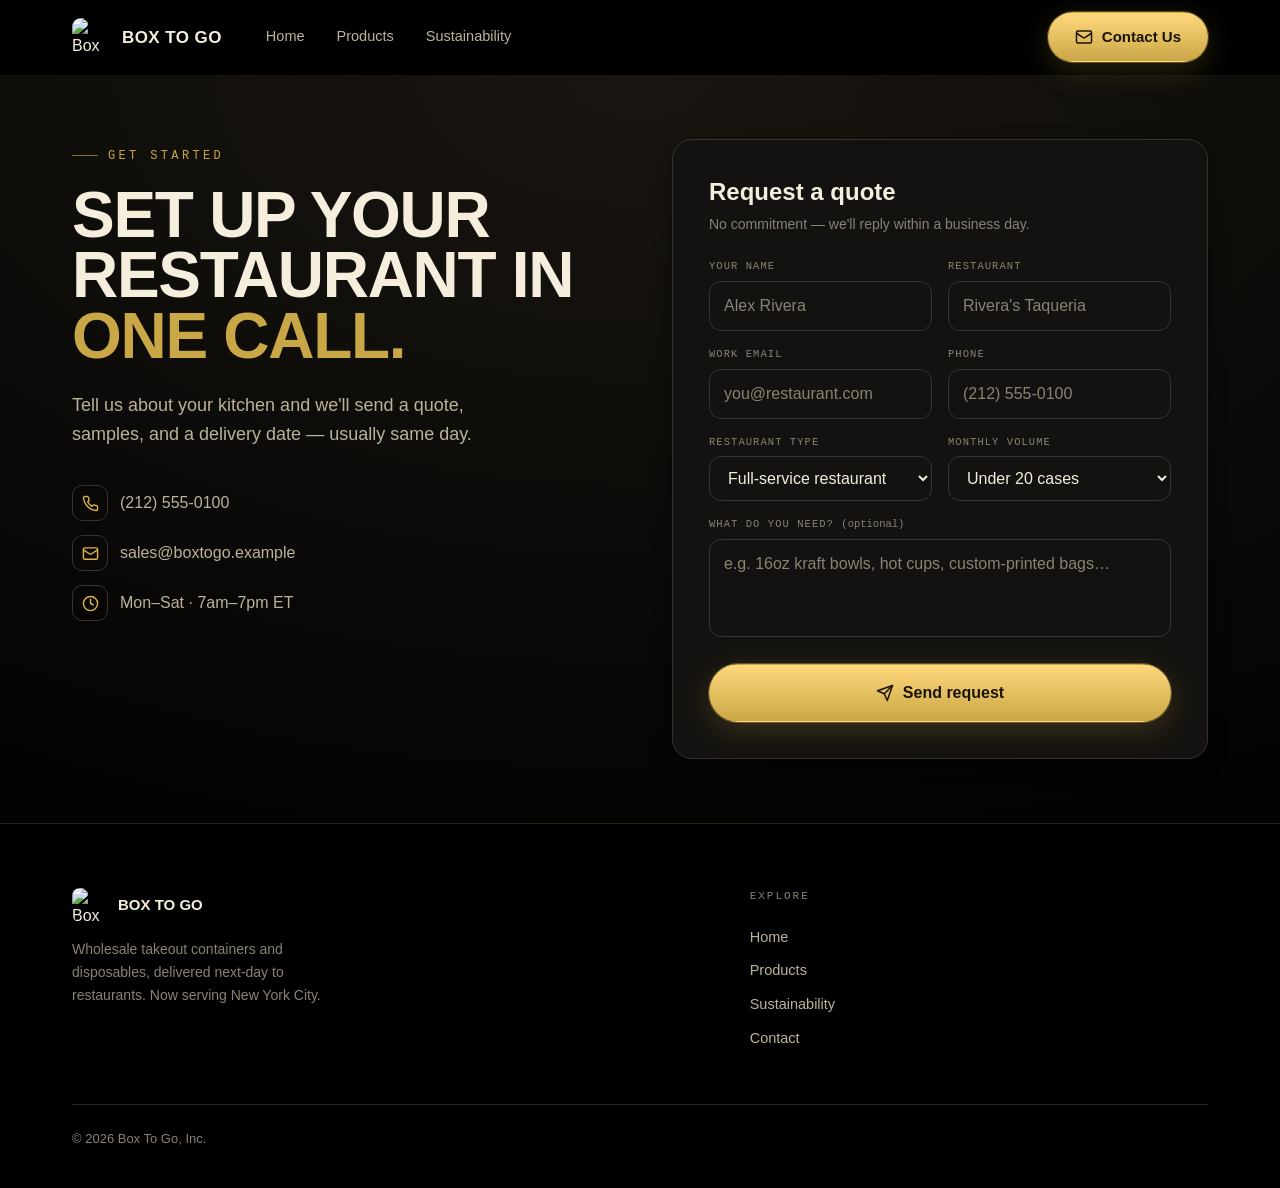
==== commit 0084855f: "Add kora font integration across multiple HTML files and update CSS variables for font families in s" ====
--- a/contact.html
+++ b/contact.html
@@ -1,134 +1,113 @@
 <!DOCTYPE html>
+
 <html lang="en">
-
 <head>
-  <meta charset="utf-8" />
-  <meta name="viewport" content="width=device-width, initial-scale=1" />
-  <title>Contact — Box To Go</title>
-  <meta name="description"
-    content="Get a wholesale quote for takeout packaging. Tell us about your kitchen — we'll send pricing, samples, and a delivery date, usually same day." />
-  <!-- Open Graph -->
-  <meta property="og:title" content="Contact — Box To Go" />
-  <meta property="og:description"
-    content="Request a wholesale quote for restaurant takeout packaging. Samples and delivery dates, usually same day." />
-  <meta property="og:type" content="website" />
-  <meta property="og:url" content="https://staging.kora-9db6041f-99d4-4cf8-a0c9-f2582c3dc13e.pages.dev/contact.html" />
-  <meta property="og:image" content="https://quseprdus1.blob.core.windows.net/kora-business-images/user-media/9db6041f-99d4-4cf8-a0c9-f2582c3dc13e/de8c94d8-887e-4625-825f-ec262dbc28df/1780683809_dwxv3d.png" />
-  <!-- Favicon -->
-  <link rel="icon" type="image/png" sizes="32x32" href="https://quseprdus1.blob.core.windows.net/kora-business-images/user-media/9db6041f-99d4-4cf8-a0c9-f2582c3dc13e/de8c94d8-887e-4625-825f-ec262dbc28df/1780683944_cu82sr.png" />
-  <link rel="shortcut icon" href="https://quseprdus1.blob.core.windows.net/kora-business-images/user-media/9db6041f-99d4-4cf8-a0c9-f2582c3dc13e/de8c94d8-887e-4625-825f-ec262dbc28df/1780683944_cu82sr.png" />
-  <link rel="apple-touch-icon" href="https://quseprdus1.blob.core.windows.net/kora-business-images/user-media/9db6041f-99d4-4cf8-a0c9-f2582c3dc13e/de8c94d8-887e-4625-825f-ec262dbc28df/1780683944_cu82sr.png" />
-  <!-- Canonical -->
-  <link rel="canonical" href="https://staging.kora-9db6041f-99d4-4cf8-a0c9-f2582c3dc13e.pages.dev/contact.html" />
-  <!-- JSON-LD Structured Data -->
-  <script type="application/ld+json">
-  {
-    "@context": "https://schema.org",
-    "@type": "ContactPage",
-    "name": "Contact Box To Go",
-    "url": "https://staging.kora-9db6041f-99d4-4cf8-a0c9-f2582c3dc13e.pages.dev/contact.html",
-    "description": "Request a wholesale quote for restaurant takeout packaging.",
-    "mainEntity": {
-      "@type": "Organization",
-      "name": "Box To Go",
-      "telephone": "+1-212-555-0100",
-      "email": "sales@kora.example"
-    }
+<meta charset="utf-8"/>
+<meta content="width=device-width, initial-scale=1" name="viewport"/>
+<title>Contact — Box To Go</title>
+<meta content="Get a wholesale quote for takeout packaging. Tell us about your kitchen — we'll send pricing, samples, and a delivery date, usually same day." name="description"/>
+<!-- Open Graph -->
+<meta content="Contact — Box To Go" property="og:title"/>
+<meta content="Request a wholesale quote for restaurant takeout packaging. Samples and delivery dates, usually same day." property="og:description"/>
+<meta content="website" property="og:type"/>
+<meta content="https://box-to-go-staging.askkoraai.com/contact" property="og:url"/>
+<meta content="https://quseprdus1.blob.core.windows.net/kora-business-images/user-media/9db6041f-99d4-4cf8-a0c9-f2582c3dc13e/de8c94d8-887e-4625-825f-ec262dbc28df/1780683809_dwxv3d.png" property="og:image"/>
+<!-- Favicon -->
+<link href="https://quseprdus1.blob.core.windows.net/kora-business-images/user-media/9db6041f-99d4-4cf8-a0c9-f2582c3dc13e/de8c94d8-887e-4625-825f-ec262dbc28df/1780683944_cu82sr.png" rel="icon" sizes="32x32" type="image/png"/>
+<link href="https://quseprdus1.blob.core.windows.net/kora-business-images/user-media/9db6041f-99d4-4cf8-a0c9-f2582c3dc13e/de8c94d8-887e-4625-825f-ec262dbc28df/1780683944_cu82sr.png" rel="shortcut icon"/>
+<link href="https://quseprdus1.blob.core.windows.net/kora-business-images/user-media/9db6041f-99d4-4cf8-a0c9-f2582c3dc13e/de8c94d8-887e-4625-825f-ec262dbc28df/1780683944_cu82sr.png" rel="apple-touch-icon"/>
+<!-- Canonical -->
+<link href="https://box-to-go-staging.askkoraai.com/contact" rel="canonical"/>
+<!-- JSON-LD Structured Data -->
+<script type="application/ld+json">{
+  "@context": "https://schema.org",
+  "@type": "ContactPage",
+  "name": "Contact Box To Go",
+  "url": "https://box-to-go-staging.askkoraai.com/contact",
+  "description": "Request a wholesale quote for restaurant takeout packaging.",
+  "mainEntity": {
+    "@type": "Organization",
+    "name": "Box To Go",
+    "telephone": "+1-212-555-0100",
+    "email": "sales@kora.example"
   }
-  </script>
-  <link href="assets/styles.css" rel="stylesheet" />
-  <link href="style.css" rel="stylesheet" />
+}</script>
+<!-- kora:fonts --><!-- /kora:fonts -->
+<link href="assets/styles.css" rel="stylesheet"/>
+<link href="style.css" rel="stylesheet"/>
 </head>
-
 <body class="font-body bg-black text-cream antialiased">
-  <div id="site-header"></div>
-  <script src="js/components.js"></script>
-
-  <main>
-
-    <header class="ground pt-16 pb-16">
-      <div class="mx-auto max-w-wrap px-6 sm:px-8">
-        <div class="grid lg:grid-cols-2 gap-12 lg:gap-16 items-start">
-          <!-- left: pitch + contact -->
-          <div>
-            <span class="eyebrow">Get started</span>
-            <h1
-              class="font-display font-black uppercase text-[clamp(2.6rem,5vw,4.2rem)] leading-[.95] tracking-[-.02em] mt-5">
-              Set up your<br />restaurant in<br /><span class="text-gold-500">one call.</span></h1>
-            <p class="text-fg2 text-[18px] leading-relaxed mt-6 max-w-[460px]">Tell us about your kitchen and we'll send
+<div id="site-header"></div>
+<script src="js/components.js"></script>
+<main>
+<header class="ground pt-16 pb-16">
+<div class="mx-auto max-w-wrap px-6 sm:px-8">
+<div class="grid lg:grid-cols-2 gap-12 lg:gap-16 items-start">
+<!-- left: pitch + contact -->
+<div>
+<span class="eyebrow">Get started</span>
+<h1 class="font-display font-black uppercase text-[clamp(2.6rem,5vw,4.2rem)] leading-[.95] tracking-[-.02em] mt-5">
+              Set up your<br/>restaurant in<br/><span class="text-gold-500">one call.</span></h1>
+<p class="text-fg2 text-[18px] leading-relaxed mt-6 max-w-[460px]">Tell us about your kitchen and we'll send
               a quote, samples, and a delivery date — usually same day.</p>
-
-            <div class="flex flex-col gap-3.5 mt-9">
-              <a href="tel:+12125550100"
-                class="flex items-center gap-3 text-fg2 hover:text-gold-300 transition-colors"><span
-                  class="w-9 h-9 rounded-[10px] border border-line flex items-center justify-center text-gold-400"><span data-icon="phone" data-size="17" aria-hidden="true"></span></span>(212) 555-0100</a>
-              <a href="mailto:sales@kora.example"
-                class="flex items-center gap-3 text-fg2 hover:text-gold-300 transition-colors"><span
-                  class="w-9 h-9 rounded-[10px] border border-line flex items-center justify-center text-gold-400"><span data-icon="mail" data-size="17" aria-hidden="true"></span></span>sales@boxtogo.example</a>
-              <div class="flex items-center gap-3 text-fg2"><span
-                  class="w-9 h-9 rounded-[10px] border border-line flex items-center justify-center text-gold-400"><span data-icon="clock" data-size="17" aria-hidden="true"></span></span>Mon–Sat · 7am–7pm ET</div>
-            </div>
-          </div>
-
-          <!-- right: quote form -->
-          <div class="bg-ink-1 border border-line rounded-[20px] p-7 sm:p-9 shadow-soft">
-            <h2 class="font-display font-bold text-2xl">Request a quote</h2>
-            <p class="text-fg3 text-[14px] mt-1.5">No commitment — we'll reply within a business day.</p>
-            <form id="quoteForm" class="mt-6 flex flex-col gap-4" novalidate>
-              <div class="grid sm:grid-cols-2 gap-4">
-                <div><label class="font-mono text-[10.5px] tracking-[.1em] uppercase text-fg3 block mb-1.5">Your
-                    name</label><input required type="text" class="field" placeholder="Alex Rivera" /></div>
-                <div><label
-                    class="font-mono text-[10.5px] tracking-[.1em] uppercase text-fg3 block mb-1.5">Restaurant</label><input
-                    required type="text" class="field" placeholder="Rivera's Taqueria" /></div>
-              </div>
-              <div class="grid sm:grid-cols-2 gap-4">
-                <div><label class="font-mono text-[10.5px] tracking-[.1em] uppercase text-fg3 block mb-1.5">Work
-                    email</label><input required type="email" class="field" placeholder="you@restaurant.com" /></div>
-                <div><label
-                    class="font-mono text-[10.5px] tracking-[.1em] uppercase text-fg3 block mb-1.5">Phone</label><input
-                    type="tel" class="field" placeholder="(212) 555-0100" /></div>
-              </div>
-              <div class="grid sm:grid-cols-2 gap-4">
-                <div><label class="font-mono text-[10.5px] tracking-[.1em] uppercase text-fg3 block mb-1.5">Restaurant
+<div class="flex flex-col gap-3.5 mt-9">
+<a class="flex items-center gap-3 text-fg2 hover:text-gold-300 transition-colors" href="tel:+12125550100"><span class="w-9 h-9 rounded-[10px] border border-line flex items-center justify-center text-gold-400"><span aria-hidden="true" data-icon="phone" data-size="17"></span></span>(212) 555-0100</a>
+<a class="flex items-center gap-3 text-fg2 hover:text-gold-300 transition-colors" href="mailto:sales@kora.example"><span class="w-9 h-9 rounded-[10px] border border-line flex items-center justify-center text-gold-400"><span aria-hidden="true" data-icon="mail" data-size="17"></span></span>sales@boxtogo.example</a>
+<div class="flex items-center gap-3 text-fg2"><span class="w-9 h-9 rounded-[10px] border border-line flex items-center justify-center text-gold-400"><span aria-hidden="true" data-icon="clock" data-size="17"></span></span>Mon–Sat · 7am–7pm ET</div>
+</div>
+</div>
+<!-- right: quote form -->
+<div class="bg-ink-1 border border-line rounded-[20px] p-7 sm:p-9 shadow-soft">
+<h2 class="font-display font-bold text-2xl">Request a quote</h2>
+<p class="text-fg3 text-[14px] mt-1.5">No commitment — we'll reply within a business day.</p>
+<form class="mt-6 flex flex-col gap-4" id="quoteForm" novalidate="">
+<div class="grid sm:grid-cols-2 gap-4">
+<div><label class="font-mono text-[10.5px] tracking-[.1em] uppercase text-fg3 block mb-1.5">Your
+                    name</label><input class="field" placeholder="Alex Rivera" required="" type="text"/></div>
+<div><label class="font-mono text-[10.5px] tracking-[.1em] uppercase text-fg3 block mb-1.5">Restaurant</label><input class="field" placeholder="Rivera's Taqueria" required="" type="text"/></div>
+</div>
+<div class="grid sm:grid-cols-2 gap-4">
+<div><label class="font-mono text-[10.5px] tracking-[.1em] uppercase text-fg3 block mb-1.5">Work
+                    email</label><input class="field" placeholder="you@restaurant.com" required="" type="email"/></div>
+<div><label class="font-mono text-[10.5px] tracking-[.1em] uppercase text-fg3 block mb-1.5">Phone</label><input class="field" placeholder="(212) 555-0100" type="tel"/></div>
+</div>
+<div class="grid sm:grid-cols-2 gap-4">
+<div><label class="font-mono text-[10.5px] tracking-[.1em] uppercase text-fg3 block mb-1.5">Restaurant
                     type</label>
-                  <select class="field">
-                    <option>Full-service restaurant</option>
-                    <option>Café / coffee shop</option>
-                    <option>Food truck / pop-up</option>
-                    <option>Ghost / cloud kitchen</option>
-                    <option>Multi-location group</option>
-                  </select>
-                </div>
-                <div><label class="font-mono text-[10.5px] tracking-[.1em] uppercase text-fg3 block mb-1.5">Monthly
+<select class="field">
+<option>Full-service restaurant</option>
+<option>Café / coffee shop</option>
+<option>Food truck / pop-up</option>
+<option>Ghost / cloud kitchen</option>
+<option>Multi-location group</option>
+</select>
+</div>
+<div><label class="font-mono text-[10.5px] tracking-[.1em] uppercase text-fg3 block mb-1.5">Monthly
                     volume</label>
-                  <select class="field">
-                    <option>Under 20 cases</option>
-                    <option>20–50 cases</option>
-                    <option>50–150 cases</option>
-                    <option>150+ cases</option>
-                  </select>
-                </div>
-              </div>
-              <div><label class="font-mono text-[10.5px] tracking-[.1em] uppercase text-fg3 block mb-1.5">What do you
+<select class="field">
+<option>Under 20 cases</option>
+<option>20–50 cases</option>
+<option>50–150 cases</option>
+<option>150+ cases</option>
+</select>
+</div>
+</div>
+<div><label class="font-mono text-[10.5px] tracking-[.1em] uppercase text-fg3 block mb-1.5">What do you
                   need? <span class="text-fg3 normal-case tracking-normal">(optional)</span></label>
-                <textarea rows="3" class="field resize-none"
-                  placeholder="e.g. 16oz kraft bowls, hot cups, custom-printed bags…"></textarea>
-              </div>
-              <button type="submit" class="btn btn-primary btn-block btn-lg mt-1"><span data-icon="send" data-size="18" aria-hidden="true"></span>Send
+<textarea class="field resize-none" placeholder="e.g. 16oz kraft bowls, hot cups, custom-printed bags…" rows="3"></textarea>
+</div>
+<button class="btn btn-primary btn-block btn-lg mt-1" type="submit"><span aria-hidden="true" data-icon="send" data-size="18"></span>Send
                 request</button>
-              <p id="formMsg" class="hidden text-success text-sm items-center gap-2"></p>
-            </form>
-          </div>
-        </div>
-      </div>
-    </header>
-
-  </main>
-
-  <div id="site-footer"></div>
-  <script>window.BTG.bootPage();</script>
-  <script>
+<p class="hidden text-success text-sm items-center gap-2" id="formMsg"></p>
+</form>
+</div>
+</div>
+</div>
+</header>
+</main>
+<div id="site-footer"></div>
+<script>window.BTG.bootPage();</script>
+<script>
     (function () {
       var form = document.getElementById('quoteForm');
       var msg = document.getElementById('formMsg');
@@ -143,5 +122,4 @@
     })();
   </script>
 </body>
-
 </html>
--- a/assets/styles.css
+++ b/assets/styles.css
@@ -1,1401 +1,2 @@
-/*! tailwindcss v4.3.0 | MIT License | https://tailwindcss.com */
-@layer properties {
-    @supports (((-webkit-hyphens:none)) and (not (margin-trim:inline))) or ((-moz-orient:inline) and (not (color:rgb(from red r g b)))) {
-
-        *,
-        :before,
-        :after,
-        ::backdrop {
-            --tw-border-style: solid;
-            --tw-leading: initial;
-            --tw-font-weight: initial;
-            --tw-tracking: initial;
-            --tw-shadow: 0 0 #0000;
-            --tw-shadow-color: initial;
-            --tw-shadow-alpha: 100%;
-            --tw-inset-shadow: 0 0 #0000;
-            --tw-inset-shadow-color: initial;
-            --tw-inset-shadow-alpha: 100%;
-            --tw-ring-color: initial;
-            --tw-ring-shadow: 0 0 #0000;
-            --tw-inset-ring-color: initial;
-            --tw-inset-ring-shadow: 0 0 #0000;
-            --tw-ring-inset: initial;
-            --tw-ring-offset-width: 0px;
-            --tw-ring-offset-color: #fff;
-            --tw-ring-offset-shadow: 0 0 #0000;
-            --tw-backdrop-blur: initial;
-            --tw-backdrop-brightness: initial;
-            --tw-backdrop-contrast: initial;
-            --tw-backdrop-grayscale: initial;
-            --tw-backdrop-hue-rotate: initial;
-            --tw-backdrop-invert: initial;
-            --tw-backdrop-opacity: initial;
-            --tw-backdrop-saturate: initial;
-            --tw-backdrop-sepia: initial
-        }
-    }
-}
-
-@layer theme {
-
-    :root,
-    :host {
-        --font-sans: ui-sans-serif, system-ui, sans-serif, "Apple Color Emoji", "Segoe UI Emoji", "Segoe UI Symbol", "Noto Color Emoji";
-        --font-mono: "JetBrains Mono", ui-monospace, Menlo, monospace;
-        --color-black: #000;
-        --spacing: .25rem;
-        --text-sm: .875rem;
-        --text-sm--line-height: calc(1.25 / .875);
-        --text-lg: 1.125rem;
-        --text-lg--line-height: calc(1.75 / 1.125);
-        --text-xl: 1.25rem;
-        --text-xl--line-height: calc(1.75 / 1.25);
-        --text-2xl: 1.5rem;
-        --text-2xl--line-height: calc(2 / 1.5);
-        --font-weight-semibold: 600;
-        --font-weight-bold: 700;
-        --font-weight-extrabold: 800;
-        --font-weight-black: 900;
-        --tracking-normal: 0em;
-        --tracking-wide: .025em;
-        --tracking-wider: .05em;
-        --leading-tight: 1.25;
-        --leading-relaxed: 1.625;
-        --radius-lg: .5rem;
-        --radius-xl: .75rem;
-        --radius-2xl: 1rem;
-        --default-transition-duration: .15s;
-        --default-transition-timing-function: cubic-bezier(.4, 0, .2, 1);
-        --default-font-family: var(--font-sans);
-        --default-mono-font-family: var(--font-mono);
-        --color-gold-300: #ffd87c;
-        --color-gold-400: #e0b547;
-        --color-gold-500: #caa746;
-        --color-gold-600: #ae8e37;
-        --color-gold-700: #8a7029;
-        --color-ink-1: #141210;
-        --color-line: #38322a;
-        --color-line-soft: #26221b;
-        --color-cream: #f5eedd;
-        --color-fg2: #bcb29b;
-        --color-fg3: #8a8273;
-        --color-success: #6bae6e;
-        --font-display: Archivo, "Helvetica Neue", Arial, sans-serif;
-        --font-body: "Hanken Grotesk", "Helvetica Neue", Arial, sans-serif;
-        --max-width-wrap: 1200px;
-        --radius-xl2: 28px
-    }
-}
-
-@layer base {
-
-    *,
-    :after,
-    :before,
-    ::backdrop {
-        box-sizing: border-box;
-        border: 0 solid;
-        margin: 0;
-        padding: 0
-    }
-
-    ::file-selector-button {
-        box-sizing: border-box;
-        border: 0 solid;
-        margin: 0;
-        padding: 0
-    }
-
-    html,
-    :host {
-        -webkit-text-size-adjust: 100%;
-        tab-size: 4;
-        line-height: 1.5;
-        font-family: var(--default-font-family, ui-sans-serif, system-ui, sans-serif, "Apple Color Emoji", "Segoe UI Emoji", "Segoe UI Symbol", "Noto Color Emoji");
-        font-feature-settings: var(--default-font-feature-settings, normal);
-        font-variation-settings: var(--default-font-variation-settings, normal);
-        -webkit-tap-highlight-color: transparent
-    }
-
-    hr {
-        height: 0;
-        color: inherit;
-        border-top-width: 1px
-    }
-
-    abbr:where([title]) {
-        -webkit-text-decoration: underline dotted;
-        text-decoration: underline dotted
-    }
-
-    h1,
-    h2,
-    h3,
-    h4,
-    h5,
-    h6 {
-        font-size: inherit;
-        font-weight: inherit
-    }
-
-    a {
-        color: inherit;
-        -webkit-text-decoration: inherit;
-        -webkit-text-decoration: inherit;
-        -webkit-text-decoration: inherit;
-        text-decoration: inherit
-    }
-
-    b,
-    strong {
-        font-weight: bolder
-    }
-
-    code,
-    kbd,
-    samp,
-    pre {
-        font-family: var(--default-mono-font-family, ui-monospace, SFMono-Regular, Menlo, Monaco, Consolas, "Liberation Mono", "Courier New", monospace);
-        font-feature-settings: var(--default-mono-font-feature-settings, normal);
-        font-variation-settings: var(--default-mono-font-variation-settings, normal);
-        font-size: 1em
-    }
-
-    small {
-        font-size: 80%
-    }
-
-    sub,
-    sup {
-        vertical-align: baseline;
-        font-size: 75%;
-        line-height: 0;
-        position: relative
-    }
-
-    sub {
-        bottom: -.25em
-    }
-
-    sup {
-        top: -.5em
-    }
-
-    table {
-        text-indent: 0;
-        border-color: inherit;
-        border-collapse: collapse
-    }
-
-    :-moz-focusring {
-        outline: auto
-    }
-
-    progress {
-        vertical-align: baseline
-    }
-
-    summary {
-        display: list-item
-    }
-
-    ol,
-    ul,
-    menu {
-        list-style: none
-    }
-
-    img,
-    svg,
-    video,
-    canvas,
-    audio,
-    iframe,
-    embed,
-    object {
-        vertical-align: middle;
-        display: block
-    }
-
-    img,
-    video {
-        max-width: 100%;
-        height: auto
-    }
-
-    button,
-    input,
-    select,
-    optgroup,
-    textarea {
-        font: inherit;
-        font-feature-settings: inherit;
-        font-variation-settings: inherit;
-        letter-spacing: inherit;
-        color: inherit;
-        opacity: 1;
-        background-color: #0000;
-        border-radius: 0
-    }
-
-    ::file-selector-button {
-        font: inherit;
-        font-feature-settings: inherit;
-        font-variation-settings: inherit;
-        letter-spacing: inherit;
-        color: inherit;
-        opacity: 1;
-        background-color: #0000;
-        border-radius: 0
-    }
-
-    :where(select:is([multiple], [size])) optgroup {
-        font-weight: bolder
-    }
-
-    :where(select:is([multiple], [size])) optgroup option {
-        padding-inline-start: 20px
-    }
-
-    ::file-selector-button {
-        margin-inline-end: 4px
-    }
-
-    ::placeholder {
-        opacity: 1
-    }
-
-    @supports (not ((-webkit-appearance:-apple-pay-button))) or (contain-intrinsic-size:1px) {
-        ::placeholder {
-            color: currentColor
-        }
-
-        @supports (color:color-mix(in lab, red, red)) {
-            ::placeholder {
-                color: color-mix(in oklab, currentcolor 50%, transparent)
-            }
-        }
-    }
-
-    textarea {
-        resize: vertical
-    }
-
-    ::-webkit-search-decoration {
-        -webkit-appearance: none
-    }
-
-    ::-webkit-date-and-time-value {
-        min-height: 1lh;
-        text-align: inherit
-    }
-
-    ::-webkit-datetime-edit {
-        display: inline-flex
-    }
-
-    ::-webkit-datetime-edit-fields-wrapper {
-        padding: 0
-    }
-
-    ::-webkit-datetime-edit {
-        padding-block: 0
-    }
-
-    ::-webkit-datetime-edit-year-field {
-        padding-block: 0
-    }
-
-    ::-webkit-datetime-edit-month-field {
-        padding-block: 0
-    }
-
-    ::-webkit-datetime-edit-day-field {
-        padding-block: 0
-    }
-
-    ::-webkit-datetime-edit-hour-field {
-        padding-block: 0
-    }
-
-    ::-webkit-datetime-edit-minute-field {
-        padding-block: 0
-    }
-
-    ::-webkit-datetime-edit-second-field {
-        padding-block: 0
-    }
-
-    ::-webkit-datetime-edit-millisecond-field {
-        padding-block: 0
-    }
-
-    ::-webkit-datetime-edit-meridiem-field {
-        padding-block: 0
-    }
-
-    ::-webkit-calendar-picker-indicator {
-        line-height: 1
-    }
-
-    :-moz-ui-invalid {
-        box-shadow: none
-    }
-
-    button,
-    input:where([type=button], [type=reset], [type=submit]) {
-        appearance: button
-    }
-
-    ::file-selector-button {
-        appearance: button
-    }
-
-    ::-webkit-inner-spin-button {
-        height: auto
-    }
-
-    ::-webkit-outer-spin-button {
-        height: auto
-    }
-
-    [hidden]:where(:not([hidden=until-found])) {
-        display: none !important
-    }
-}
-
-@layer components;
-
-@layer utilities {
-    .relative {
-        position: relative
-    }
-
-    .col-span-2 {
-        grid-column: span 2/span 2
-    }
-
-    .container {
-        width: 100%
-    }
-
-    @media (min-width:40rem) {
-        .container {
-            max-width: 40rem
-        }
-    }
-
-    @media (min-width:48rem) {
-        .container {
-            max-width: 48rem
-        }
-    }
-
-    @media (min-width:64rem) {
-        .container {
-            max-width: 64rem
-        }
-    }
-
-    @media (min-width:80rem) {
-        .container {
-            max-width: 80rem
-        }
-    }
-
-    @media (min-width:96rem) {
-        .container {
-            max-width: 96rem
-        }
-    }
-
-    .mx-auto {
-        margin-inline: auto
-    }
-
-    .my-\[18px\] {
-        margin-block: 18px
-    }
-
-    .mt-0\.5 {
-        margin-top: calc(var(--spacing) * .5)
-    }
-
-    .mt-1 {
-        margin-top: calc(var(--spacing) * 1)
-    }
-
-    .mt-1\.5 {
-        margin-top: calc(var(--spacing) * 1.5)
-    }
-
-    .mt-2 {
-        margin-top: calc(var(--spacing) * 2)
-    }
-
-    .mt-3 {
-        margin-top: calc(var(--spacing) * 3)
-    }
-
-    .mt-4 {
-        margin-top: calc(var(--spacing) * 4)
-    }
-
-    .mt-5 {
-        margin-top: calc(var(--spacing) * 5)
-    }
-
-    .mt-6 {
-        margin-top: calc(var(--spacing) * 6)
-    }
-
-    .mt-8 {
-        margin-top: calc(var(--spacing) * 8)
-    }
-
-    .mt-9 {
-        margin-top: calc(var(--spacing) * 9)
-    }
-
-    .mt-12 {
-        margin-top: calc(var(--spacing) * 12)
-    }
-
-    .mt-14 {
-        margin-top: calc(var(--spacing) * 14)
-    }
-
-    .-mr-2 {
-        margin-right: calc(var(--spacing) * -2)
-    }
-
-    .mb-1\.5 {
-        margin-bottom: calc(var(--spacing) * 1.5)
-    }
-
-    .mb-4 {
-        margin-bottom: calc(var(--spacing) * 4)
-    }
-
-    .mb-7 {
-        margin-bottom: calc(var(--spacing) * 7)
-    }
-
-    .ml-2 {
-        margin-left: calc(var(--spacing) * 2)
-    }
-
-    .ml-auto {
-        margin-left: auto
-    }
-
-    .block {
-        display: block
-    }
-
-    .flex {
-        display: flex
-    }
-
-    .grid {
-        display: grid
-    }
-
-    .hidden {
-        display: none
-    }
-
-    .h-9 {
-        height: calc(var(--spacing) * 9)
-    }
-
-    .h-10 {
-        height: calc(var(--spacing) * 10)
-    }
-
-    .h-\[34px\] {
-        height: 34px
-    }
-
-    .h-\[38px\] {
-        height: 38px
-    }
-
-    .h-\[46px\] {
-        height: 46px
-    }
-
-    .h-\[52px\] {
-        height: 52px
-    }
-
-    .h-\[74px\] {
-        height: 74px
-    }
-
-    .w-9 {
-        width: calc(var(--spacing) * 9)
-    }
-
-    .w-10 {
-        width: calc(var(--spacing) * 10)
-    }
-
-    .w-\[34px\] {
-        width: 34px
-    }
-
-    .w-\[38px\] {
-        width: 38px
-    }
-
-    .w-\[46px\] {
-        width: 46px
-    }
-
-    .w-\[52px\] {
-        width: 52px
-    }
-
-    .w-full {
-        width: 100%
-    }
-
-    .max-w-\[260px\] {
-        max-width: 260px
-    }
-
-    .max-w-\[300px\] {
-        max-width: 300px
-    }
-
-    .max-w-\[380px\] {
-        max-width: 380px
-    }
-
-    .max-w-\[460px\] {
-        max-width: 460px
-    }
-
-    .max-w-\[480px\] {
-        max-width: 480px
-    }
-
-    .max-w-\[560px\] {
-        max-width: 560px
-    }
-
-    .max-w-\[640px\] {
-        max-width: 640px
-    }
-
-    .max-w-\[660px\] {
-        max-width: 660px
-    }
-
-    .max-w-\[680px\] {
-        max-width: 680px
-    }
-
-    .max-w-\[820px\] {
-        max-width: 820px
-    }
-
-    .max-w-wrap {
-        max-width: var(--max-width-wrap)
-    }
-
-    .flex-1 {
-        flex: 1
-    }
-
-    .shrink-0 {
-        flex-shrink: 0
-    }
-
-    .resize-none {
-        resize: none
-    }
-
-    .grid-cols-2 {
-        grid-template-columns: repeat(2, minmax(0, 1fr))
-    }
-
-    .flex-col {
-        flex-direction: column
-    }
-
-    .flex-wrap {
-        flex-wrap: wrap
-    }
-
-    .items-center {
-        align-items: center
-    }
-
-    .items-end {
-        align-items: flex-end
-    }
-
-    .items-start {
-        align-items: flex-start
-    }
-
-    .justify-between {
-        justify-content: space-between
-    }
-
-    .justify-center {
-        justify-content: center
-    }
-
-    .gap-2 {
-        gap: calc(var(--spacing) * 2)
-    }
-
-    .gap-3 {
-        gap: calc(var(--spacing) * 3)
-    }
-
-    .gap-3\.5 {
-        gap: calc(var(--spacing) * 3.5)
-    }
-
-    .gap-4 {
-        gap: calc(var(--spacing) * 4)
-    }
-
-    .gap-5 {
-        gap: calc(var(--spacing) * 5)
-    }
-
-    .gap-6 {
-        gap: calc(var(--spacing) * 6)
-    }
-
-    .gap-8 {
-        gap: calc(var(--spacing) * 8)
-    }
-
-    .gap-9 {
-        gap: calc(var(--spacing) * 9)
-    }
-
-    .gap-12 {
-        gap: calc(var(--spacing) * 12)
-    }
-
-    .gap-14 {
-        gap: calc(var(--spacing) * 14)
-    }
-
-    .gap-\[3px\] {
-        gap: 3px
-    }
-
-    .gap-\[18px\] {
-        gap: 18px
-    }
-
-    .gap-\[22px\] {
-        gap: 22px
-    }
-
-    .overflow-hidden {
-        overflow: hidden
-    }
-
-    .rounded-2xl {
-        border-radius: var(--radius-2xl)
-    }
-
-    .rounded-\[9px\] {
-        border-radius: 9px
-    }
-
-    .rounded-\[10px\] {
-        border-radius: 10px
-    }
-
-    .rounded-\[13px\] {
-        border-radius: 13px
-    }
-
-    .rounded-\[18px\] {
-        border-radius: 18px
-    }
-
-    .rounded-\[20px\] {
-        border-radius: 20px
-    }
-
-    .rounded-full {
-        border-radius: 3.40282e38px
-    }
-
-    .rounded-lg {
-        border-radius: var(--radius-lg)
-    }
-
-    .rounded-xl {
-        border-radius: var(--radius-xl)
-    }
-
-    .rounded-xl2 {
-        border-radius: var(--radius-xl2)
-    }
-
-    .border {
-        border-style: var(--tw-border-style);
-        border-width: 1px
-    }
-
-    .border-\[1\.5px\] {
-        border-style: var(--tw-border-style);
-        border-width: 1.5px
-    }
-
-    .border-t {
-        border-top-style: var(--tw-border-style);
-        border-top-width: 1px
-    }
-
-    .border-b {
-        border-bottom-style: var(--tw-border-style);
-        border-bottom-width: 1px
-    }
-
-    .border-gold-600 {
-        border-color: var(--color-gold-600)
-    }
-
-    .border-gold-700 {
-        border-color: var(--color-gold-700)
-    }
-
-    .border-line {
-        border-color: var(--color-line)
-    }
-
-    .border-line-soft {
-        border-color: var(--color-line-soft)
-    }
-
-    .bg-\[rgba\(6\,5\,4\,\.96\)\] {
-        background-color: #060504f5
-    }
-
-    .bg-black {
-        background-color: var(--color-black)
-    }
-
-    .bg-ink-1 {
-        background-color: var(--color-ink-1)
-    }
-
-    .p-2 {
-        padding: calc(var(--spacing) * 2)
-    }
-
-    .p-7 {
-        padding: calc(var(--spacing) * 7)
-    }
-
-    .p-10 {
-        padding: calc(var(--spacing) * 10)
-    }
-
-    .px-6 {
-        padding-inline: calc(var(--spacing) * 6)
-    }
-
-    .py-1\.5 {
-        padding-block: calc(var(--spacing) * 1.5)
-    }
-
-    .py-2 {
-        padding-block: calc(var(--spacing) * 2)
-    }
-
-    .py-4 {
-        padding-block: calc(var(--spacing) * 4)
-    }
-
-    .py-6 {
-        padding-block: calc(var(--spacing) * 6)
-    }
-
-    .py-20 {
-        padding-block: calc(var(--spacing) * 20)
-    }
-
-    .py-24 {
-        padding-block: calc(var(--spacing) * 24)
-    }
-
-    .pt-6 {
-        padding-top: calc(var(--spacing) * 6)
-    }
-
-    .pt-16 {
-        padding-top: calc(var(--spacing) * 16)
-    }
-
-    .pb-6 {
-        padding-bottom: calc(var(--spacing) * 6)
-    }
-
-    .pb-10 {
-        padding-bottom: calc(var(--spacing) * 10)
-    }
-
-    .pb-14 {
-        padding-bottom: calc(var(--spacing) * 14)
-    }
-
-    .pb-16 {
-        padding-bottom: calc(var(--spacing) * 16)
-    }
-
-    .pb-20 {
-        padding-bottom: calc(var(--spacing) * 20)
-    }
-
-    .pb-24 {
-        padding-bottom: calc(var(--spacing) * 24)
-    }
-
-    .text-center {
-        text-align: center
-    }
-
-    .text-left {
-        text-align: left
-    }
-
-    .font-body {
-        font-family: var(--font-body)
-    }
-
-    .font-display {
-        font-family: var(--font-display)
-    }
-
-    .font-mono {
-        font-family: var(--font-mono)
-    }
-
-    .text-2xl {
-        font-size: var(--text-2xl);
-        line-height: var(--tw-leading, var(--text-2xl--line-height))
-    }
-
-    .text-lg {
-        font-size: var(--text-lg);
-        line-height: var(--tw-leading, var(--text-lg--line-height))
-    }
-
-    .text-sm {
-        font-size: var(--text-sm);
-        line-height: var(--tw-leading, var(--text-sm--line-height))
-    }
-
-    .text-xl {
-        font-size: var(--text-xl);
-        line-height: var(--tw-leading, var(--text-xl--line-height))
-    }
-
-    .text-\[10\.5px\] {
-        font-size: 10.5px
-    }
-
-    .text-\[11px\] {
-        font-size: 11px
-    }
-
-    .text-\[12\.5px\] {
-        font-size: 12.5px
-    }
-
-    .text-\[12px\] {
-        font-size: 12px
-    }
-
-    .text-\[13px\] {
-        font-size: 13px
-    }
-
-    .text-\[14\.5px\] {
-        font-size: 14.5px
-    }
-
-    .text-\[14px\] {
-        font-size: 14px
-    }
-
-    .text-\[15px\] {
-        font-size: 15px
-    }
-
-    .text-\[16px\] {
-        font-size: 16px
-    }
-
-    .text-\[17px\] {
-        font-size: 17px
-    }
-
-    .text-\[18px\] {
-        font-size: 18px
-    }
-
-    .text-\[19px\] {
-        font-size: 19px
-    }
-
-    .text-\[28px\] {
-        font-size: 28px
-    }
-
-    .text-\[44px\] {
-        font-size: 44px
-    }
-
-    .text-\[clamp\(2\.2rem\,4vw\,3\.6rem\)\] {
-        font-size: clamp(2.2rem, 4vw, 3.6rem)
-    }
-
-    .text-\[clamp\(2\.6rem\,5vw\,4\.2rem\)\] {
-        font-size: clamp(2.6rem, 5vw, 4.2rem)
-    }
-
-    .text-\[clamp\(2\.6rem\,5vw\,4\.5rem\)\] {
-        font-size: clamp(2.6rem, 5vw, 4.5rem)
-    }
-
-    .text-\[clamp\(2rem\,3\.4vw\,3rem\)\] {
-        font-size: clamp(2rem, 3.4vw, 3rem)
-    }
-
-    .text-\[clamp\(3rem\,5\.4vw\,5rem\)\] {
-        font-size: clamp(3rem, 5.4vw, 5rem)
-    }
-
-    .text-\[clamp\(4rem\,8vw\,7rem\)\] {
-        font-size: clamp(4rem, 8vw, 7rem)
-    }
-
-    .leading-\[\.9\] {
-        --tw-leading: .9;
-        line-height: .9
-    }
-
-    .leading-\[\.92\] {
-        --tw-leading: .92;
-        line-height: .92
-    }
-
-    .leading-\[\.95\] {
-        --tw-leading: .95;
-        line-height: .95
-    }
-
-    .leading-\[\.96\] {
-        --tw-leading: .96;
-        line-height: .96
-    }
-
-    .leading-\[1\.04\] {
-        --tw-leading: 1.04;
-        line-height: 1.04
-    }
-
-    .leading-none {
-        --tw-leading: 1;
-        line-height: 1
-    }
-
-    .leading-relaxed {
-        --tw-leading: var(--leading-relaxed);
-        line-height: var(--leading-relaxed)
-    }
-
-    .leading-tight {
-        --tw-leading: var(--leading-tight);
-        line-height: var(--leading-tight)
-    }
-
-    .font-black {
-        --tw-font-weight: var(--font-weight-black);
-        font-weight: var(--font-weight-black)
-    }
-
-    .font-bold {
-        --tw-font-weight: var(--font-weight-bold);
-        font-weight: var(--font-weight-bold)
-    }
-
-    .font-extrabold {
-        --tw-font-weight: var(--font-weight-extrabold);
-        font-weight: var(--font-weight-extrabold)
-    }
-
-    .font-semibold {
-        --tw-font-weight: var(--font-weight-semibold);
-        font-weight: var(--font-weight-semibold)
-    }
-
-    .tracking-\[-\.02em\] {
-        --tw-tracking: -.02em;
-        letter-spacing: -.02em
-    }
-
-    .tracking-\[-\.03em\] {
-        --tw-tracking: -.03em;
-        letter-spacing: -.03em
-    }
-
-    .tracking-\[-\.025em\] {
-        --tw-tracking: -.025em;
-        letter-spacing: -.025em
-    }
-
-    .tracking-\[\.1em\] {
-        --tw-tracking: .1em;
-        letter-spacing: .1em
-    }
-
-    .tracking-\[\.18em\] {
-        --tw-tracking: .18em;
-        letter-spacing: .18em
-    }
-
-    .tracking-normal {
-        --tw-tracking: var(--tracking-normal);
-        letter-spacing: var(--tracking-normal)
-    }
-
-    .tracking-wide {
-        --tw-tracking: var(--tracking-wide);
-        letter-spacing: var(--tracking-wide)
-    }
-
-    .tracking-wider {
-        --tw-tracking: var(--tracking-wider);
-        letter-spacing: var(--tracking-wider)
-    }
-
-    .text-\[\#1A1407\] {
-        color: #1a1407
-    }
-
-    .text-cream {
-        color: var(--color-cream)
-    }
-
-    .text-fg2 {
-        color: var(--color-fg2)
-    }
-
-    .text-fg3 {
-        color: var(--color-fg3)
-    }
-
-    .text-gold-300 {
-        color: var(--color-gold-300)
-    }
-
-    .text-gold-400 {
-        color: var(--color-gold-400)
-    }
-
-    .text-gold-500 {
-        color: var(--color-gold-500)
-    }
-
-    .text-gold-600 {
-        color: var(--color-gold-600)
-    }
-
-    .text-gold-700 {
-        color: var(--color-gold-700)
-    }
-
-    .text-success {
-        color: var(--color-success)
-    }
-
-    .normal-case {
-        text-transform: none
-    }
-
-    .uppercase {
-        text-transform: uppercase
-    }
-
-    .antialiased {
-        -webkit-font-smoothing: antialiased;
-        -moz-osx-font-smoothing: grayscale
-    }
-
-    .shadow-soft {
-        --tw-shadow: 0 6px 20px var(--tw-shadow-color, #00000073);
-        box-shadow: var(--tw-inset-shadow), var(--tw-inset-ring-shadow), var(--tw-ring-offset-shadow), var(--tw-ring-shadow), var(--tw-shadow)
-    }
-
-    .backdrop-blur {
-        --tw-backdrop-blur: blur(8px);
-        -webkit-backdrop-filter: var(--tw-backdrop-blur, ) var(--tw-backdrop-brightness, ) var(--tw-backdrop-contrast, ) var(--tw-backdrop-grayscale, ) var(--tw-backdrop-hue-rotate, ) var(--tw-backdrop-invert, ) var(--tw-backdrop-opacity, ) var(--tw-backdrop-saturate, ) var(--tw-backdrop-sepia, );
-        backdrop-filter: var(--tw-backdrop-blur, ) var(--tw-backdrop-brightness, ) var(--tw-backdrop-contrast, ) var(--tw-backdrop-grayscale, ) var(--tw-backdrop-hue-rotate, ) var(--tw-backdrop-invert, ) var(--tw-backdrop-opacity, ) var(--tw-backdrop-saturate, ) var(--tw-backdrop-sepia, )
-    }
-
-    .transition-colors {
-        transition-property: color, background-color, border-color, outline-color, text-decoration-color, fill, stroke, --tw-gradient-from, --tw-gradient-via, --tw-gradient-to;
-        transition-timing-function: var(--tw-ease, var(--default-transition-timing-function));
-        transition-duration: var(--tw-duration, var(--default-transition-duration))
-    }
-
-    @media (hover:hover) {
-        .hover\:text-gold-300:hover {
-            color: var(--color-gold-300)
-        }
-    }
-
-    @media (min-width:40rem) {
-        .sm\:grid-cols-2 {
-            grid-template-columns: repeat(2, minmax(0, 1fr))
-        }
-
-        .sm\:grid-cols-3 {
-            grid-template-columns: repeat(3, minmax(0, 1fr))
-        }
-
-        .sm\:p-9 {
-            padding: calc(var(--spacing) * 9)
-        }
-
-        .sm\:p-16 {
-            padding: calc(var(--spacing) * 16)
-        }
-
-        .sm\:px-8 {
-            padding-inline: calc(var(--spacing) * 8)
-        }
-
-        .sm\:pt-20 {
-            padding-top: calc(var(--spacing) * 20)
-        }
-
-        .sm\:pb-24 {
-            padding-bottom: calc(var(--spacing) * 24)
-        }
-    }
-
-    @media (min-width:48rem) {
-        .md\:col-span-1 {
-            grid-column: span 1/span 1
-        }
-
-        .md\:block {
-            display: block
-        }
-
-        .md\:grid-cols-2 {
-            grid-template-columns: repeat(2, minmax(0, 1fr))
-        }
-
-        .md\:grid-cols-3 {
-            grid-template-columns: repeat(3, minmax(0, 1fr))
-        }
-
-        .md\:grid-cols-\[1\.4fr_1fr\] {
-            grid-template-columns: 1.4fr 1fr
-        }
-    }
-
-    @media (min-width:64rem) {
-        .lg\:flex {
-            display: flex
-        }
-
-        .lg\:hidden {
-            display: none
-        }
-
-        .lg\:inline-flex {
-            display: inline-flex
-        }
-
-        .lg\:grid-cols-2 {
-            grid-template-columns: repeat(2, minmax(0, 1fr))
-        }
-
-        .lg\:grid-cols-3 {
-            grid-template-columns: repeat(3, minmax(0, 1fr))
-        }
-
-        .lg\:grid-cols-\[1\.06fr_\.94fr\] {
-            grid-template-columns: 1.06fr .94fr
-        }
-
-        .lg\:gap-14 {
-            gap: calc(var(--spacing) * 14)
-        }
-
-        .lg\:gap-16 {
-            gap: calc(var(--spacing) * 16)
-        }
-    }
-
-    @media (min-width:80rem) {
-        .xl\:grid-cols-4 {
-            grid-template-columns: repeat(4, minmax(0, 1fr))
-        }
-    }
-}
-
-@property --tw-border-style {
-    syntax: "*";
-    inherits: false;
-    initial-value: solid
-}
-
-@property --tw-leading {
-    syntax: "*";
-    inherits: false
-}
-
-@property --tw-font-weight {
-    syntax: "*";
-    inherits: false
-}
-
-@property --tw-tracking {
-    syntax: "*";
-    inherits: false
-}
-
-@property --tw-shadow {
-    syntax: "*";
-    inherits: false;
-    initial-value: 0 0 #0000
-}
-
-@property --tw-shadow-color {
-    syntax: "*";
-    inherits: false
-}
-
-@property --tw-shadow-alpha {
-    syntax: "<percentage>";
-    inherits: false;
-    initial-value: 100%
-}
-
-@property --tw-inset-shadow {
-    syntax: "*";
-    inherits: false;
-    initial-value: 0 0 #0000
-}
-
-@property --tw-inset-shadow-color {
-    syntax: "*";
-    inherits: false
-}
-
-@property --tw-inset-shadow-alpha {
-    syntax: "<percentage>";
-    inherits: false;
-    initial-value: 100%
-}
-
-@property --tw-ring-color {
-    syntax: "*";
-    inherits: false
-}
-
-@property --tw-ring-shadow {
-    syntax: "*";
-    inherits: false;
-    initial-value: 0 0 #0000
-}
-
-@property --tw-inset-ring-color {
-    syntax: "*";
-    inherits: false
-}
-
-@property --tw-inset-ring-shadow {
-    syntax: "*";
-    inherits: false;
-    initial-value: 0 0 #0000
-}
-
-@property --tw-ring-inset {
-    syntax: "*";
-    inherits: false
-}
-
-@property --tw-ring-offset-width {
-    syntax: "<length>";
-    inherits: false;
-    initial-value: 0
-}
-
-@property --tw-ring-offset-color {
-    syntax: "*";
-    inherits: false;
-    initial-value: #fff
-}
-
-@property --tw-ring-offset-shadow {
-    syntax: "*";
-    inherits: false;
-    initial-value: 0 0 #0000
-}
-
-@property --tw-backdrop-blur {
-    syntax: "*";
-    inherits: false
-}
-
-@property --tw-backdrop-brightness {
-    syntax: "*";
-    inherits: false
-}
-
-@property --tw-backdrop-contrast {
-    syntax: "*";
-    inherits: false
-}
-
-@property --tw-backdrop-grayscale {
-    syntax: "*";
-    inherits: false
-}
-
-@property --tw-backdrop-hue-rotate {
-    syntax: "*";
-    inherits: false
-}
-
-@property --tw-backdrop-invert {
-    syntax: "*";
-    inherits: false
-}
-
-@property --tw-backdrop-opacity {
-    syntax: "*";
-    inherits: false
-}
-
-@property --tw-backdrop-saturate {
-    syntax: "*";
-    inherits: false
-}
-
-@property --tw-backdrop-sepia {
-    syntax: "*";
-    inherits: false
-}+/*! tailwindcss v4.2.1 | MIT License | https://tailwindcss.com */
+@layer properties{@supports (((-webkit-hyphens:none)) and (not (margin-trim:inline))) or ((-moz-orient:inline) and (not (color:rgb(from red r g b)))){*,:before,:after,::backdrop{--tw-border-style:solid;--tw-leading:initial;--tw-font-weight:initial;--tw-tracking:initial;--tw-shadow:0 0 #0000;--tw-shadow-color:initial;--tw-shadow-alpha:100%;--tw-inset-shadow:0 0 #0000;--tw-inset-shadow-color:initial;--tw-inset-shadow-alpha:100%;--tw-ring-color:initial;--tw-ring-shadow:0 0 #0000;--tw-inset-ring-color:initial;--tw-inset-ring-shadow:0 0 #0000;--tw-ring-inset:initial;--tw-ring-offset-width:0px;--tw-ring-offset-color:#fff;--tw-ring-offset-shadow:0 0 #0000;--tw-backdrop-blur:initial;--tw-backdrop-brightness:initial;--tw-backdrop-contrast:initial;--tw-backdrop-grayscale:initial;--tw-backdrop-hue-rotate:initial;--tw-backdrop-invert:initial;--tw-backdrop-opacity:initial;--tw-backdrop-saturate:initial;--tw-backdrop-sepia:initial}}}@layer theme{:root,:host{--font-sans:ui-sans-serif, system-ui, sans-serif, "Apple Color Emoji", "Segoe UI Emoji", "Segoe UI Symbol", "Noto Color Emoji";--font-mono:"JetBrains Mono", ui-monospace, Menlo, monospace;--color-black:#000;--spacing:.25rem;--text-sm:.875rem;--text-sm--line-height:calc(1.25 / .875);--text-lg:1.125rem;--text-lg--line-height:calc(1.75 / 1.125);--text-xl:1.25rem;--text-xl--line-height:calc(1.75 / 1.25);--text-2xl:1.5rem;--text-2xl--line-height:calc(2 / 1.5);--font-weight-semibold:600;--font-weight-bold:700;--font-weight-extrabold:800;--font-weight-black:900;--tracking-normal:0em;--tracking-wide:.025em;--tracking-wider:.05em;--leading-tight:1.25;--leading-relaxed:1.625;--radius-lg:.5rem;--radius-xl:.75rem;--radius-2xl:1rem;--ease-out:cubic-bezier(0, 0, .2, 1);--default-transition-duration:.15s;--default-transition-timing-function:cubic-bezier(.4, 0, .2, 1);--default-font-family:var(--font-sans);--default-mono-font-family:var(--font-mono);--color-gold-300:#ffd87c;--color-gold-400:#e0b547;--color-gold-500:#caa746;--color-gold-600:#ae8e37;--color-gold-700:#8a7029;--color-ink-1:#141210;--color-line:#38322a;--color-line-soft:#26221b;--color-cream:#f5eedd;--color-fg2:#bcb29b;--color-fg3:#8a8273;--color-success:#6bae6e;--font-display:Archivo, "Helvetica Neue", Arial, sans-serif;--font-body:"Hanken Grotesk", "Helvetica Neue", Arial, sans-serif;--max-width-wrap:1200px;--radius-xl2:28px}}@layer base{*,:after,:before,::backdrop{box-sizing:border-box;border:0 solid;margin:0;padding:0}::file-selector-button{box-sizing:border-box;border:0 solid;margin:0;padding:0}html,:host{-webkit-text-size-adjust:100%;tab-size:4;line-height:1.5;font-family:var(--default-font-family,ui-sans-serif, system-ui, sans-serif, "Apple Color Emoji", "Segoe UI Emoji", "Segoe UI Symbol", "Noto Color Emoji");font-feature-settings:var(--default-font-feature-settings,normal);font-variation-settings:var(--default-font-variation-settings,normal);-webkit-tap-highlight-color:transparent}hr{height:0;color:inherit;border-top-width:1px}abbr:where([title]){-webkit-text-decoration:underline dotted;text-decoration:underline dotted}h1,h2,h3,h4,h5,h6{font-size:inherit;font-weight:inherit}a{color:inherit;-webkit-text-decoration:inherit;-webkit-text-decoration:inherit;-webkit-text-decoration:inherit;text-decoration:inherit}b,strong{font-weight:bolder}code,kbd,samp,pre{font-family:var(--default-mono-font-family,ui-monospace, SFMono-Regular, Menlo, Monaco, Consolas, "Liberation Mono", "Courier New", monospace);font-feature-settings:var(--default-mono-font-feature-settings,normal);font-variation-settings:var(--default-mono-font-variation-settings,normal);font-size:1em}small{font-size:80%}sub,sup{vertical-align:baseline;font-size:75%;line-height:0;position:relative}sub{bottom:-.25em}sup{top:-.5em}table{text-indent:0;border-color:inherit;border-collapse:collapse}:-moz-focusring{outline:auto}progress{vertical-align:baseline}summary{display:list-item}ol,ul,menu{list-style:none}img,svg,video,canvas,audio,iframe,embed,object{vertical-align:middle;display:block}img,video{max-width:100%;height:auto}button,input,select,optgroup,textarea{font:inherit;font-feature-settings:inherit;font-variation-settings:inherit;letter-spacing:inherit;color:inherit;opacity:1;background-color:#0000;border-radius:0}::file-selector-button{font:inherit;font-feature-settings:inherit;font-variation-settings:inherit;letter-spacing:inherit;color:inherit;opacity:1;background-color:#0000;border-radius:0}:where(select:is([multiple],[size])) optgroup{font-weight:bolder}:where(select:is([multiple],[size])) optgroup option{padding-inline-start:20px}::file-selector-button{margin-inline-end:4px}::placeholder{opacity:1}@supports (not ((-webkit-appearance:-apple-pay-button))) or (contain-intrinsic-size:1px){::placeholder{color:currentColor}@supports (color:color-mix(in lab, red, red)){::placeholder{color:color-mix(in oklab, currentcolor 50%, transparent)}}}textarea{resize:vertical}::-webkit-search-decoration{-webkit-appearance:none}::-webkit-date-and-time-value{min-height:1lh;text-align:inherit}::-webkit-datetime-edit{display:inline-flex}::-webkit-datetime-edit-fields-wrapper{padding:0}::-webkit-datetime-edit{padding-block:0}::-webkit-datetime-edit-year-field{padding-block:0}::-webkit-datetime-edit-month-field{padding-block:0}::-webkit-datetime-edit-day-field{padding-block:0}::-webkit-datetime-edit-hour-field{padding-block:0}::-webkit-datetime-edit-minute-field{padding-block:0}::-webkit-datetime-edit-second-field{padding-block:0}::-webkit-datetime-edit-millisecond-field{padding-block:0}::-webkit-datetime-edit-meridiem-field{padding-block:0}::-webkit-calendar-picker-indicator{line-height:1}:-moz-ui-invalid{box-shadow:none}button,input:where([type=button],[type=reset],[type=submit]){appearance:button}::file-selector-button{appearance:button}::-webkit-inner-spin-button{height:auto}::-webkit-outer-spin-button{height:auto}[hidden]:where(:not([hidden=until-found])){display:none!important}}@layer components;@layer utilities{.relative{position:relative}.col-span-2{grid-column:span 2/span 2}.container{width:100%}@media (min-width:40rem){.container{max-width:40rem}}@media (min-width:48rem){.container{max-width:48rem}}@media (min-width:64rem){.container{max-width:64rem}}@media (min-width:80rem){.container{max-width:80rem}}@media (min-width:96rem){.container{max-width:96rem}}.mx-auto{margin-inline:auto}.my-\[18px\]{margin-block:18px}.mt-0\.5{margin-top:calc(var(--spacing) * .5)}.mt-1{margin-top:calc(var(--spacing) * 1)}.mt-1\.5{margin-top:calc(var(--spacing) * 1.5)}.mt-2{margin-top:calc(var(--spacing) * 2)}.mt-3{margin-top:calc(var(--spacing) * 3)}.mt-4{margin-top:calc(var(--spacing) * 4)}.mt-5{margin-top:calc(var(--spacing) * 5)}.mt-6{margin-top:calc(var(--spacing) * 6)}.mt-8{margin-top:calc(var(--spacing) * 8)}.mt-9{margin-top:calc(var(--spacing) * 9)}.mt-12{margin-top:calc(var(--spacing) * 12)}.mt-14{margin-top:calc(var(--spacing) * 14)}.-mr-2{margin-right:calc(var(--spacing) * -2)}.mb-1\.5{margin-bottom:calc(var(--spacing) * 1.5)}.mb-4{margin-bottom:calc(var(--spacing) * 4)}.mb-7{margin-bottom:calc(var(--spacing) * 7)}.ml-2{margin-left:calc(var(--spacing) * 2)}.ml-auto{margin-left:auto}.block{display:block}.flex{display:flex}.grid{display:grid}.hidden{display:none}.h-9{height:calc(var(--spacing) * 9)}.h-10{height:calc(var(--spacing) * 10)}.h-\[34px\]{height:34px}.h-\[38px\]{height:38px}.h-\[46px\]{height:46px}.h-\[52px\]{height:52px}.h-\[74px\]{height:74px}.w-9{width:calc(var(--spacing) * 9)}.w-10{width:calc(var(--spacing) * 10)}.w-\[34px\]{width:34px}.w-\[38px\]{width:38px}.w-\[46px\]{width:46px}.w-\[52px\]{width:52px}.w-full{width:100%}.max-w-\[260px\]{max-width:260px}.max-w-\[300px\]{max-width:300px}.max-w-\[380px\]{max-width:380px}.max-w-\[460px\]{max-width:460px}.max-w-\[480px\]{max-width:480px}.max-w-\[560px\]{max-width:560px}.max-w-\[640px\]{max-width:640px}.max-w-\[660px\]{max-width:660px}.max-w-\[680px\]{max-width:680px}.max-w-\[820px\]{max-width:820px}.max-w-wrap{max-width:var(--max-width-wrap)}.flex-1{flex:1}.shrink-0{flex-shrink:0}.resize-none{resize:none}.grid-cols-2{grid-template-columns:repeat(2,minmax(0,1fr))}.flex-col{flex-direction:column}.flex-wrap{flex-wrap:wrap}.items-center{align-items:center}.items-end{align-items:flex-end}.items-start{align-items:flex-start}.justify-between{justify-content:space-between}.justify-center{justify-content:center}.gap-2{gap:calc(var(--spacing) * 2)}.gap-3{gap:calc(var(--spacing) * 3)}.gap-3\.5{gap:calc(var(--spacing) * 3.5)}.gap-4{gap:calc(var(--spacing) * 4)}.gap-5{gap:calc(var(--spacing) * 5)}.gap-6{gap:calc(var(--spacing) * 6)}.gap-8{gap:calc(var(--spacing) * 8)}.gap-9{gap:calc(var(--spacing) * 9)}.gap-12{gap:calc(var(--spacing) * 12)}.gap-14{gap:calc(var(--spacing) * 14)}.gap-\[3px\]{gap:3px}.gap-\[18px\]{gap:18px}.gap-\[22px\]{gap:22px}.overflow-hidden{overflow:hidden}.rounded-2xl{border-radius:var(--radius-2xl)}.rounded-\[9px\]{border-radius:9px}.rounded-\[10px\]{border-radius:10px}.rounded-\[13px\]{border-radius:13px}.rounded-\[18px\]{border-radius:18px}.rounded-\[20px\]{border-radius:20px}.rounded-full{border-radius:3.40282e38px}.rounded-lg{border-radius:var(--radius-lg)}.rounded-xl{border-radius:var(--radius-xl)}.rounded-xl2{border-radius:var(--radius-xl2)}.border{border-style:var(--tw-border-style);border-width:1px}.border-\[1\.5px\]{border-style:var(--tw-border-style);border-width:1.5px}.border-t{border-top-style:var(--tw-border-style);border-top-width:1px}.border-b{border-bottom-style:var(--tw-border-style);border-bottom-width:1px}.border-gold-600{border-color:var(--color-gold-600)}.border-gold-700{border-color:var(--color-gold-700)}.border-line{border-color:var(--color-line)}.border-line-soft{border-color:var(--color-line-soft)}.bg-\[rgba\(6\,5\,4\,\.96\)\]{background-color:#060504f5}.bg-black{background-color:var(--color-black)}.bg-ink-1{background-color:var(--color-ink-1)}.p-2{padding:calc(var(--spacing) * 2)}.p-7{padding:calc(var(--spacing) * 7)}.p-10{padding:calc(var(--spacing) * 10)}.px-6{padding-inline:calc(var(--spacing) * 6)}.py-1\.5{padding-block:calc(var(--spacing) * 1.5)}.py-2{padding-block:calc(var(--spacing) * 2)}.py-4{padding-block:calc(var(--spacing) * 4)}.py-6{padding-block:calc(var(--spacing) * 6)}.py-20{padding-block:calc(var(--spacing) * 20)}.py-24{padding-block:calc(var(--spacing) * 24)}.pt-6{padding-top:calc(var(--spacing) * 6)}.pt-16{padding-top:calc(var(--spacing) * 16)}.pb-6{padding-bottom:calc(var(--spacing) * 6)}.pb-10{padding-bottom:calc(var(--spacing) * 10)}.pb-14{padding-bottom:calc(var(--spacing) * 14)}.pb-16{padding-bottom:calc(var(--spacing) * 16)}.pb-20{padding-bottom:calc(var(--spacing) * 20)}.pb-24{padding-bottom:calc(var(--spacing) * 24)}.text-center{text-align:center}.text-left{text-align:left}.font-body{font-family:var(--font-body)}.font-display{font-family:var(--font-display)}.font-mono{font-family:var(--font-mono)}.text-2xl{font-size:var(--text-2xl);line-height:var(--tw-leading,var(--text-2xl--line-height))}.text-lg{font-size:var(--text-lg);line-height:var(--tw-leading,var(--text-lg--line-height))}.text-sm{font-size:var(--text-sm);line-height:var(--tw-leading,var(--text-sm--line-height))}.text-xl{font-size:var(--text-xl);line-height:var(--tw-leading,var(--text-xl--line-height))}.text-\[10\.5px\]{font-size:10.5px}.text-\[11px\]{font-size:11px}.text-\[12\.5px\]{font-size:12.5px}.text-\[12px\]{font-size:12px}.text-\[13px\]{font-size:13px}.text-\[14\.5px\]{font-size:14.5px}.text-\[14px\]{font-size:14px}.text-\[15px\]{font-size:15px}.text-\[16px\]{font-size:16px}.text-\[17px\]{font-size:17px}.text-\[18px\]{font-size:18px}.text-\[19px\]{font-size:19px}.text-\[28px\]{font-size:28px}.text-\[44px\]{font-size:44px}.text-\[clamp\(2\.2rem\,4vw\,3\.6rem\)\]{font-size:clamp(2.2rem,4vw,3.6rem)}.text-\[clamp\(2\.6rem\,5vw\,4\.2rem\)\]{font-size:clamp(2.6rem,5vw,4.2rem)}.text-\[clamp\(2\.6rem\,5vw\,4\.5rem\)\]{font-size:clamp(2.6rem,5vw,4.5rem)}.text-\[clamp\(2rem\,3\.4vw\,3rem\)\]{font-size:clamp(2rem,3.4vw,3rem)}.text-\[clamp\(3rem\,5\.4vw\,5rem\)\]{font-size:clamp(3rem,5.4vw,5rem)}.text-\[clamp\(4rem\,8vw\,7rem\)\]{font-size:clamp(4rem,8vw,7rem)}.leading-\[\.9\]{--tw-leading:.9;line-height:.9}.leading-\[\.92\]{--tw-leading:.92;line-height:.92}.leading-\[\.95\]{--tw-leading:.95;line-height:.95}.leading-\[\.96\]{--tw-leading:.96;line-height:.96}.leading-\[1\.04\]{--tw-leading:1.04;line-height:1.04}.leading-none{--tw-leading:1;line-height:1}.leading-relaxed{--tw-leading:var(--leading-relaxed);line-height:var(--leading-relaxed)}.leading-tight{--tw-leading:var(--leading-tight);line-height:var(--leading-tight)}.font-black{--tw-font-weight:var(--font-weight-black);font-weight:var(--font-weight-black)}.font-bold{--tw-font-weight:var(--font-weight-bold);font-weight:var(--font-weight-bold)}.font-extrabold{--tw-font-weight:var(--font-weight-extrabold);font-weight:var(--font-weight-extrabold)}.font-semibold{--tw-font-weight:var(--font-weight-semibold);font-weight:var(--font-weight-semibold)}.tracking-\[-\.02em\]{--tw-tracking:-.02em;letter-spacing:-.02em}.tracking-\[-\.03em\]{--tw-tracking:-.03em;letter-spacing:-.03em}.tracking-\[-\.025em\]{--tw-tracking:-.025em;letter-spacing:-.025em}.tracking-\[\.1em\]{--tw-tracking:.1em;letter-spacing:.1em}.tracking-\[\.18em\]{--tw-tracking:.18em;letter-spacing:.18em}.tracking-normal{--tw-tracking:var(--tracking-normal);letter-spacing:var(--tracking-normal)}.tracking-wide{--tw-tracking:var(--tracking-wide);letter-spacing:var(--tracking-wide)}.tracking-wider{--tw-tracking:var(--tracking-wider);letter-spacing:var(--tracking-wider)}.text-\[\#1A1407\]{color:#1a1407}.text-cream{color:var(--color-cream)}.text-fg2{color:var(--color-fg2)}.text-fg3{color:var(--color-fg3)}.text-gold-300{color:var(--color-gold-300)}.text-gold-400{color:var(--color-gold-400)}.text-gold-500{color:var(--color-gold-500)}.text-gold-600{color:var(--color-gold-600)}.text-gold-700{color:var(--color-gold-700)}.text-success{color:var(--color-success)}.normal-case{text-transform:none}.uppercase{text-transform:uppercase}.antialiased{-webkit-font-smoothing:antialiased;-moz-osx-font-smoothing:grayscale}.shadow-soft{--tw-shadow:0 6px 20px var(--tw-shadow-color,#00000073);box-shadow:var(--tw-inset-shadow), var(--tw-inset-ring-shadow), var(--tw-ring-offset-shadow), var(--tw-ring-shadow), var(--tw-shadow)}.backdrop-blur{--tw-backdrop-blur:blur(8px);-webkit-backdrop-filter:var(--tw-backdrop-blur,) var(--tw-backdrop-brightness,) var(--tw-backdrop-contrast,) var(--tw-backdrop-grayscale,) var(--tw-backdrop-hue-rotate,) var(--tw-backdrop-invert,) var(--tw-backdrop-opacity,) var(--tw-backdrop-saturate,) var(--tw-backdrop-sepia,);backdrop-filter:var(--tw-backdrop-blur,) var(--tw-backdrop-brightness,) var(--tw-backdrop-contrast,) var(--tw-backdrop-grayscale,) var(--tw-backdrop-hue-rotate,) var(--tw-backdrop-invert,) var(--tw-backdrop-opacity,) var(--tw-backdrop-saturate,) var(--tw-backdrop-sepia,)}.transition-colors{transition-property:color,background-color,border-color,outline-color,text-decoration-color,fill,stroke,--tw-gradient-from,--tw-gradient-via,--tw-gradient-to;transition-timing-function:var(--tw-ease,var(--default-transition-timing-function));transition-duration:var(--tw-duration,var(--default-transition-duration))}@media (hover:hover){.hover\:text-gold-300:hover{color:var(--color-gold-300)}}@media (min-width:40rem){.sm\:grid-cols-2{grid-template-columns:repeat(2,minmax(0,1fr))}.sm\:grid-cols-3{grid-template-columns:repeat(3,minmax(0,1fr))}.sm\:p-9{padding:calc(var(--spacing) * 9)}.sm\:p-16{padding:calc(var(--spacing) * 16)}.sm\:px-8{padding-inline:calc(var(--spacing) * 8)}.sm\:pt-20{padding-top:calc(var(--spacing) * 20)}.sm\:pb-24{padding-bottom:calc(var(--spacing) * 24)}}@media (min-width:48rem){.md\:col-span-1{grid-column:span 1/span 1}.md\:block{display:block}.md\:grid-cols-2{grid-template-columns:repeat(2,minmax(0,1fr))}.md\:grid-cols-3{grid-template-columns:repeat(3,minmax(0,1fr))}.md\:grid-cols-\[1\.4fr_1fr\]{grid-template-columns:1.4fr 1fr}}@media (min-width:64rem){.lg\:flex{display:flex}.lg\:hidden{display:none}.lg\:inline-flex{display:inline-flex}.lg\:grid-cols-2{grid-template-columns:repeat(2,minmax(0,1fr))}.lg\:grid-cols-3{grid-template-columns:repeat(3,minmax(0,1fr))}.lg\:grid-cols-\[1\.06fr_\.94fr\]{grid-template-columns:1.06fr .94fr}.lg\:gap-14{gap:calc(var(--spacing) * 14)}.lg\:gap-16{gap:calc(var(--spacing) * 16)}}@media (min-width:80rem){.xl\:grid-cols-4{grid-template-columns:repeat(4,minmax(0,1fr))}}}@property --tw-border-style{syntax:"*";inherits:false;initial-value:solid}@property --tw-leading{syntax:"*";inherits:false}@property --tw-font-weight{syntax:"*";inherits:false}@property --tw-tracking{syntax:"*";inherits:false}@property --tw-shadow{syntax:"*";inherits:false;initial-value:0 0 #0000}@property --tw-shadow-color{syntax:"*";inherits:false}@property --tw-shadow-alpha{syntax:"<percentage>";inherits:false;initial-value:100%}@property --tw-inset-shadow{syntax:"*";inherits:false;initial-value:0 0 #0000}@property --tw-inset-shadow-color{syntax:"*";inherits:false}@property --tw-inset-shadow-alpha{syntax:"<percentage>";inherits:false;initial-value:100%}@property --tw-ring-color{syntax:"*";inherits:false}@property --tw-ring-shadow{syntax:"*";inherits:false;initial-value:0 0 #0000}@property --tw-inset-ring-color{syntax:"*";inherits:false}@property --tw-inset-ring-shadow{syntax:"*";inherits:false;initial-value:0 0 #0000}@property --tw-ring-inset{syntax:"*";inherits:false}@property --tw-ring-offset-width{syntax:"<length>";inherits:false;initial-value:0}@property --tw-ring-offset-color{syntax:"*";inherits:false;initial-value:#fff}@property --tw-ring-offset-shadow{syntax:"*";inherits:false;initial-value:0 0 #0000}@property --tw-backdrop-blur{syntax:"*";inherits:false}@property --tw-backdrop-brightness{syntax:"*";inherits:false}@property --tw-backdrop-contrast{syntax:"*";inherits:false}@property --tw-backdrop-grayscale{syntax:"*";inherits:false}@property --tw-backdrop-hue-rotate{syntax:"*";inherits:false}@property --tw-backdrop-invert{syntax:"*";inherits:false}@property --tw-backdrop-opacity{syntax:"*";inherits:false}@property --tw-backdrop-saturate{syntax:"*";inherits:false}@property --tw-backdrop-sepia{syntax:"*";inherits:false}
--- a/style.css
+++ b/style.css
@@ -1,5 +1,4 @@
 /* Box To Go — extras on top of precompiled Tailwind (assets/styles.css) */
-@import url('https://fonts.googleapis.com/css2?family=Archivo:wght@500;600;700;800;900&family=Hanken+Grotesk:wght@400;500;600;700&family=JetBrains+Mono:wght@400;500;700&display=swap');
 
 :root {
   --gold-300: #FFD87C;
@@ -21,9 +20,9 @@
   --grad-gold: linear-gradient(135deg, #FFE9A8 0%, #E6BC55 38%, #CAA746 64%, #9C7C2E 100%);
   --grad-ground: radial-gradient(120% 120% at 50% 0%, #1A1611 0%, #0B0A08 55%, #000 100%);
   --ease-out: cubic-bezier(.16, 1, .3, 1);
-  --font-display: 'Archivo', 'Helvetica Neue', Arial, sans-serif;
-  --font-body: 'Hanken Grotesk', 'Helvetica Neue', Arial, sans-serif;
-  --font-mono: 'JetBrains Mono', ui-monospace, Menlo, monospace;
+  --font-display: var(--kora-font-heading, 'Archivo'), 'Helvetica Neue', Arial, sans-serif;
+  --font-body: var(--kora-font-body, 'Hanken Grotesk'), 'Helvetica Neue', Arial, sans-serif;
+  --font-mono: var(--kora-font-accent, 'JetBrains Mono'), ui-monospace, Menlo, monospace;
 }
 
 html {
@@ -214,7 +213,7 @@
 }
 
 .crate .mk {
-  font-family: 'Archivo', sans-serif;
+  font-family: var(--kora-font-heading, 'Archivo'), sans-serif;
   font-weight: 900;
   text-transform: uppercase;
   color: var(--gold-500);
